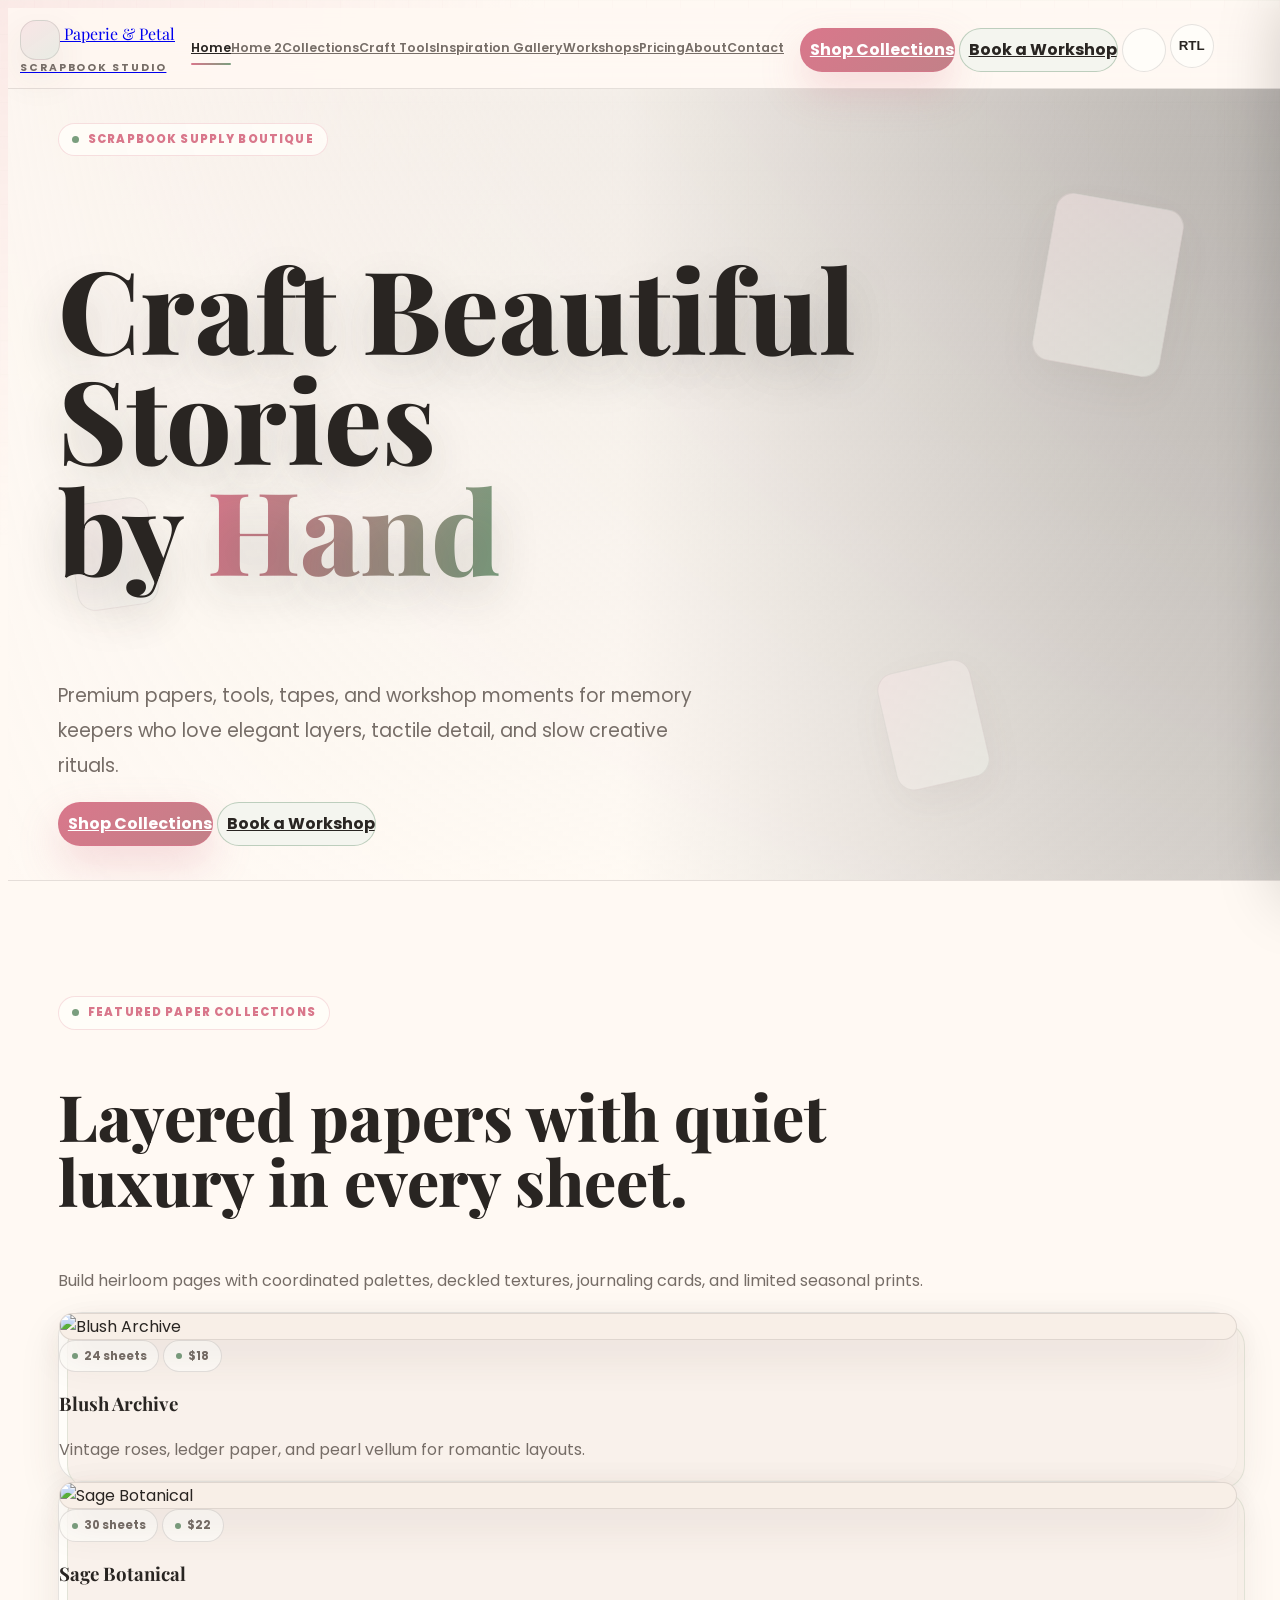
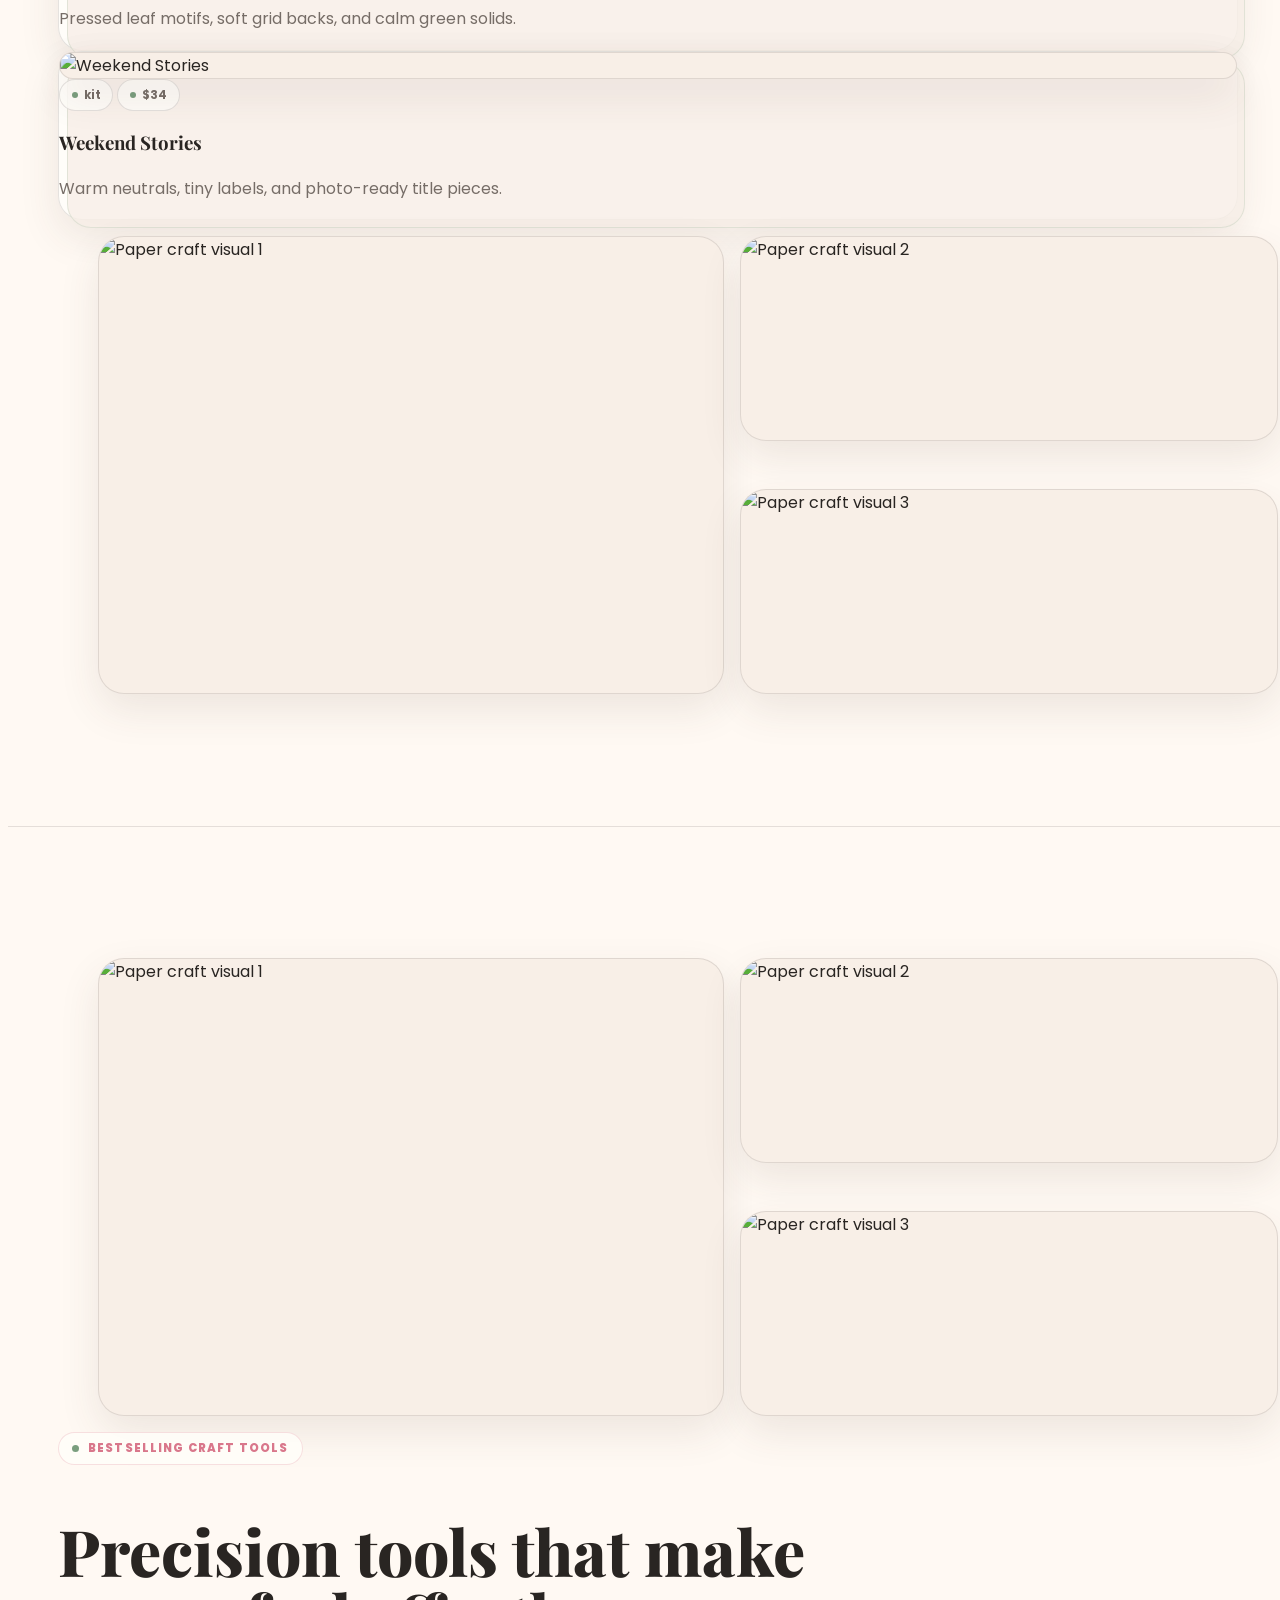
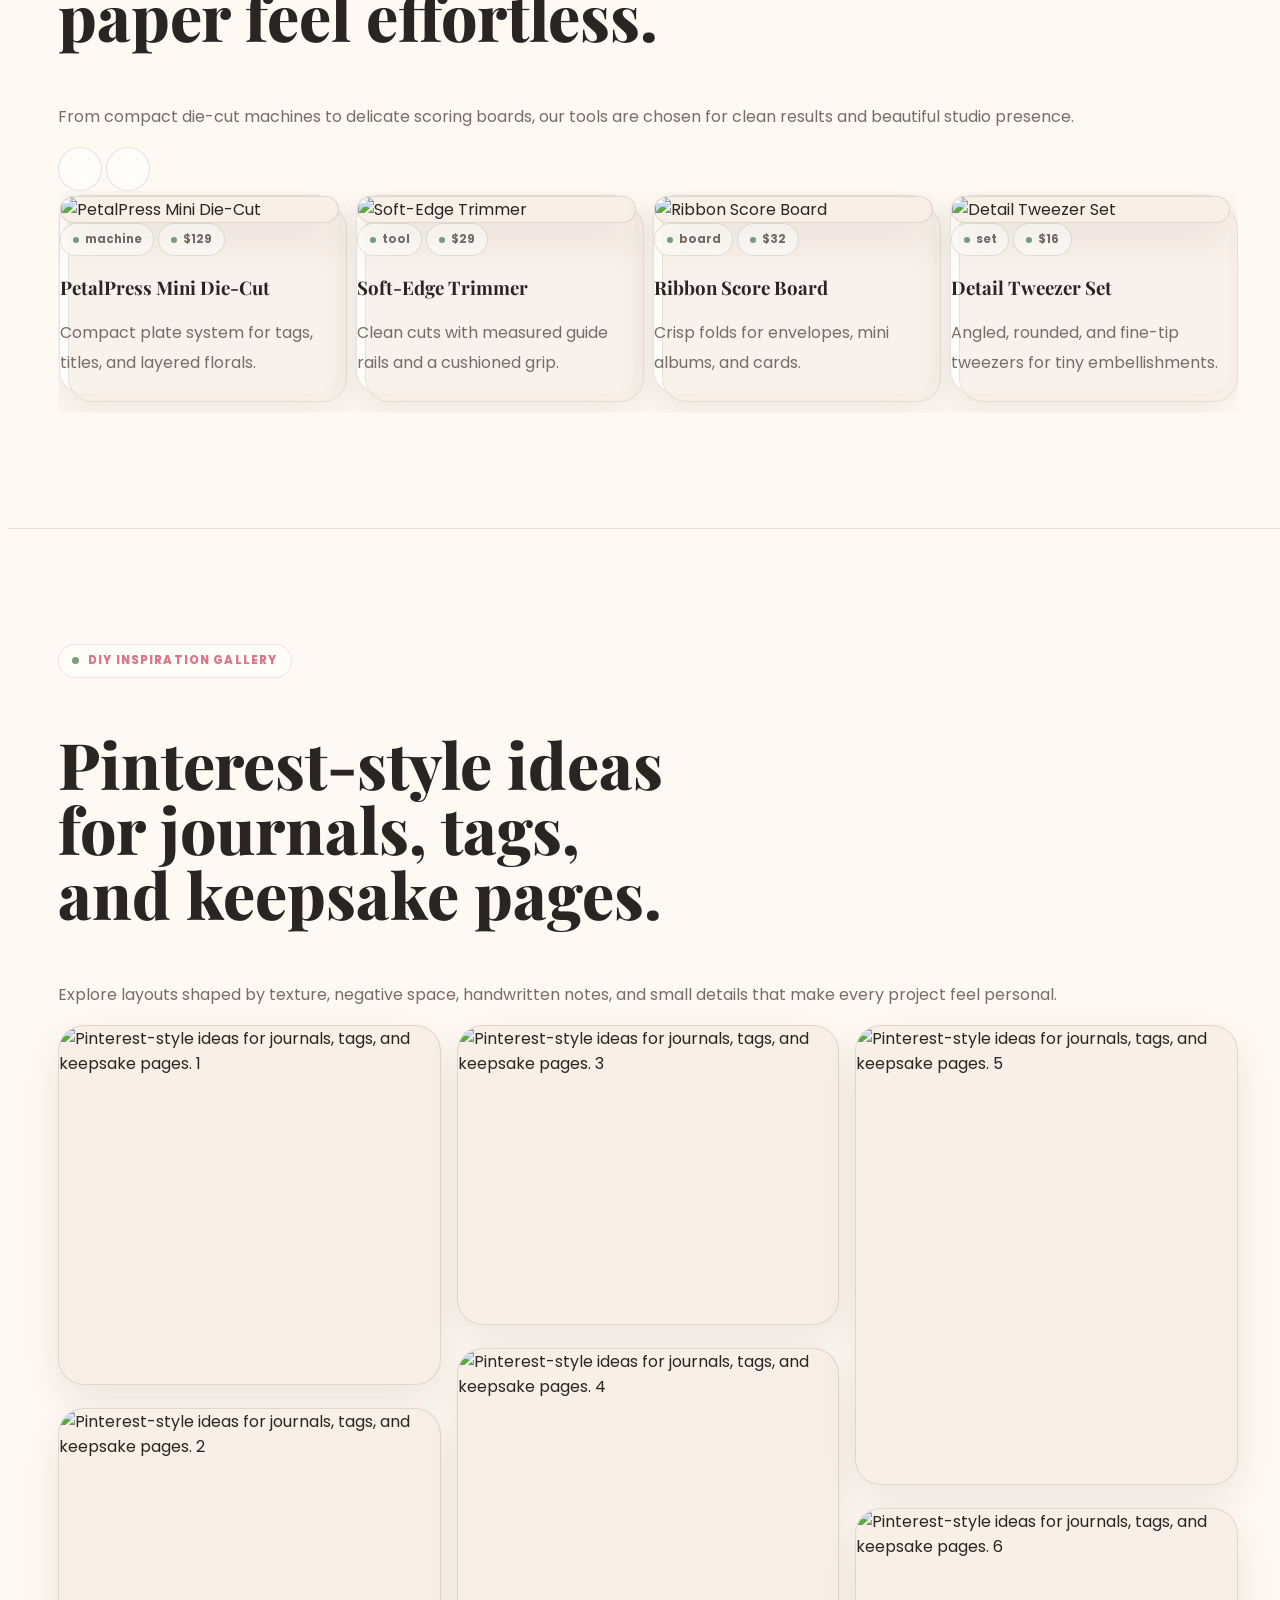
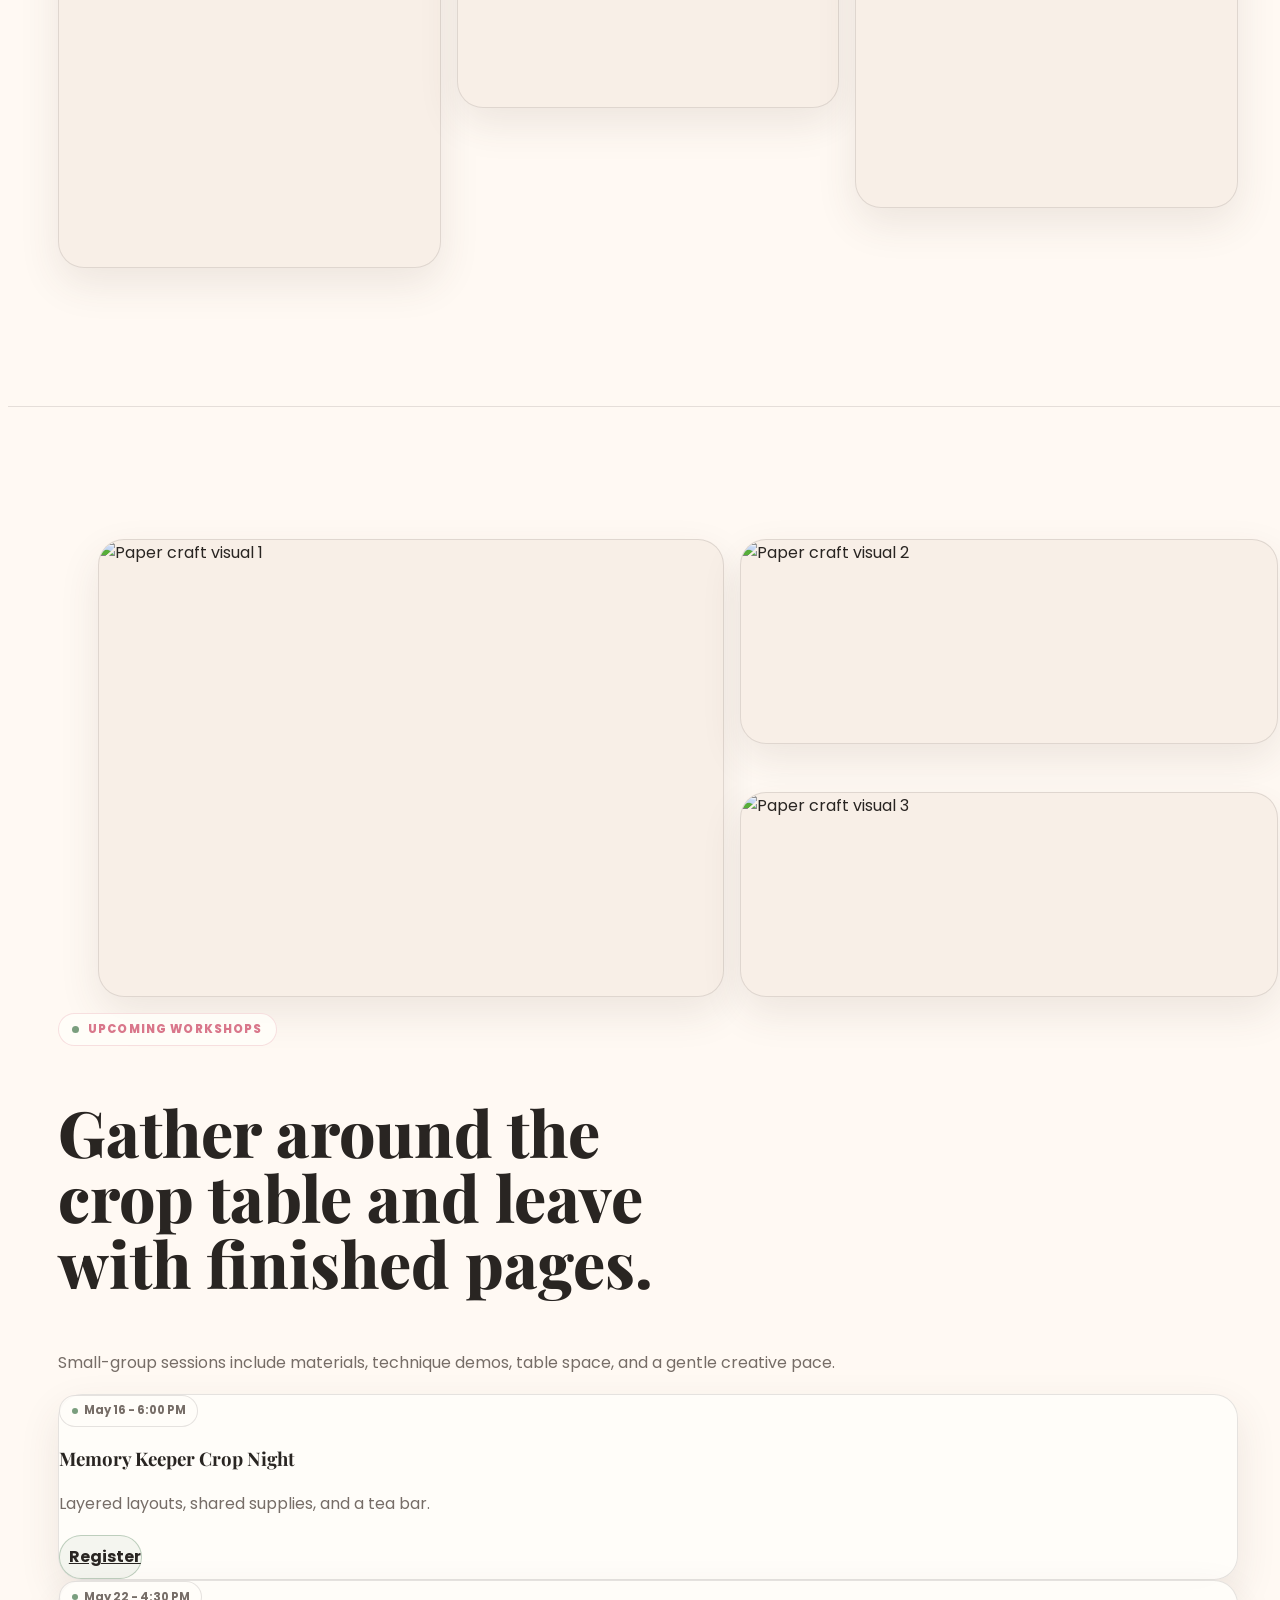
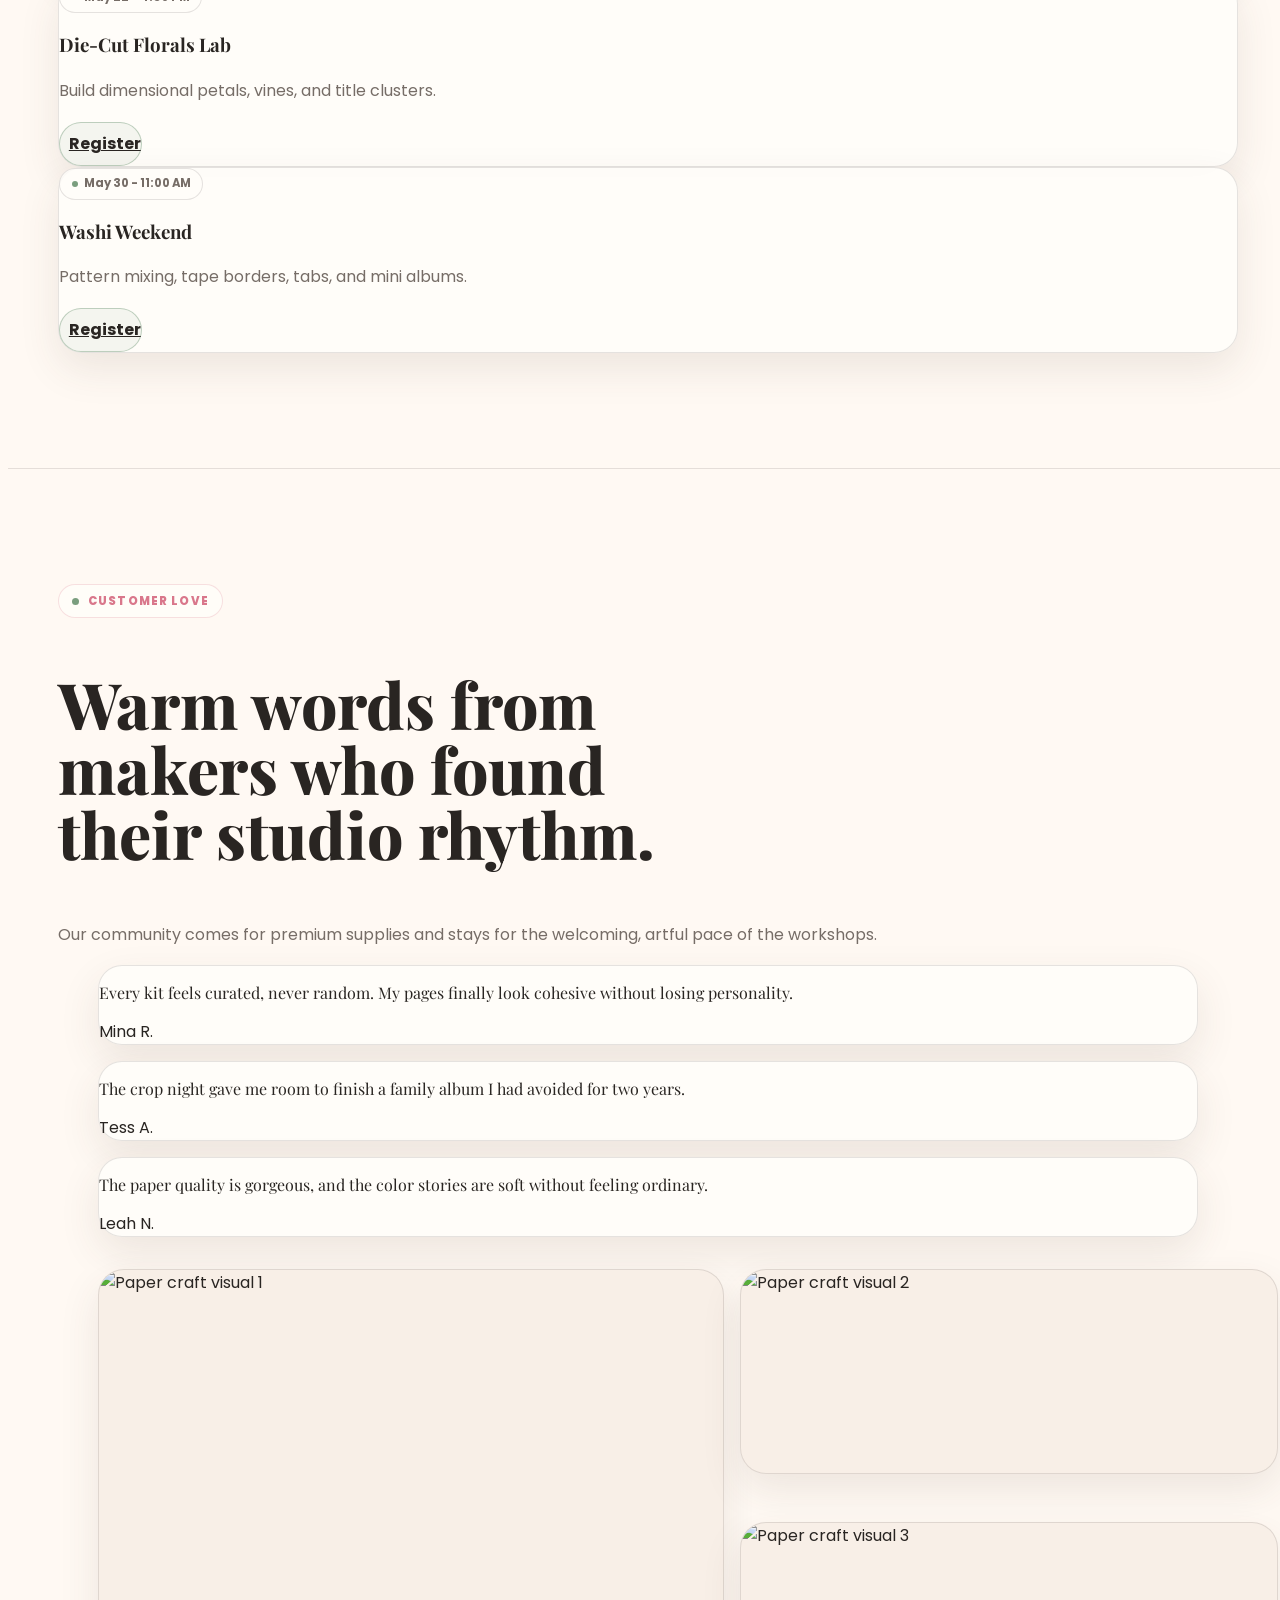
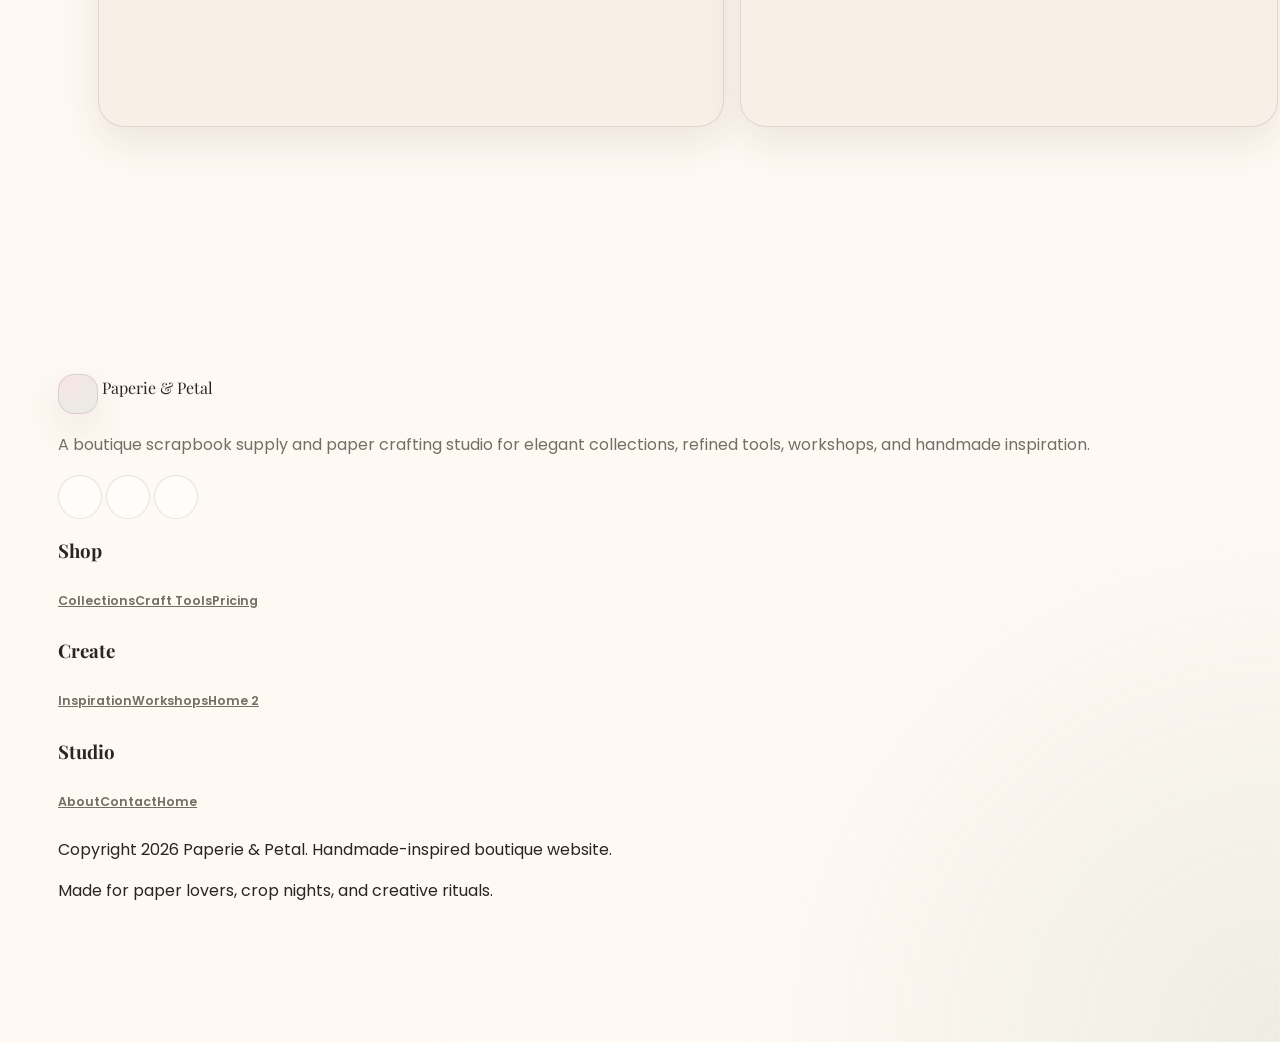
==== index.html @ da8de027 "first commit" ====
<!DOCTYPE html>
<html lang="en">
<head>
  <meta charset="UTF-8" />
  <meta name="viewport" content="width=device-width, initial-scale=1.0" />
  <meta name="description" content="Paperie & Petal is a premium scrapbook supply and paper crafting boutique for collections, tools, workshops, and creative inspiration." />
  <title>Paperie & Petal | Scrapbook Supply & Paper Crafting Store</title>
  <script>
    (function () {
      const theme = localStorage.getItem("paperie-theme");
      const rtl = localStorage.getItem("paperie-rtl") === "true";
      if (theme === "dark") document.documentElement.classList.add("dark");
      if (rtl) document.documentElement.setAttribute("dir", "rtl");
    })();
  </script>
  <link rel="preconnect" href="https://fonts.googleapis.com" />
  <link rel="preconnect" href="https://fonts.gstatic.com" crossorigin />
  <link href="https://fonts.googleapis.com/css2?family=Playfair+Display:wght@600;700;800&family=Poppins:wght@400;500;600;700&display=swap" rel="stylesheet" />
  <script>
    window.tailwind = window.tailwind || {};
    window.tailwind.config = {
        darkMode: "class",
        theme: {
          extend: {
            fontFamily: {
              display: ["Playfair Display", "serif"],
              sans: ["Poppins", "sans-serif"]
            },
            colors: {
              rose: "#D9778B",
              sage: "#7A9E7E"
            }
          }
        }
    };
  </script>
  <script src="https://cdn.tailwindcss.com"></script>
  <link rel="stylesheet" href="assets/css/styles.css" />
</head>
<body data-page="home">
  <div id="site-header"></div>
  <main id="app"></main>
  <div id="site-footer"></div>
  <div id="lightbox" class="lightbox" aria-hidden="true">
    <button class="lightbox-close" type="button" aria-label="Close gallery preview">&times;</button>
    <img src="" alt="Expanded craft gallery preview" />
  </div>
  <script src="https://unpkg.com/lucide@latest/dist/umd/lucide.min.js"></script>
  <script src="assets/js/site.js"></script>
</body>
</html>
---- assets/css/styles.css ----
:root {
  --brand-rose: #d9778b;
  --brand-sage: #7a9e7e;
  --cream: #fff9f3;
  --paper: #fffdf9;
  --paper-soft: #f8efe7;
  --ink: #292522;
  --muted: #766d67;
  --line: rgba(41, 37, 34, 0.12);
  --shadow: 0 24px 70px rgba(82, 60, 52, 0.14);
  --shadow-soft: 0 16px 40px rgba(82, 60, 52, 0.1);
  color-scheme: light;
}

.dark {
  --cream: #171514;
  --paper: #211f1d;
  --paper-soft: #2a2725;
  --ink: #fff6ee;
  --muted: #cabdb3;
  --line: rgba(255, 246, 238, 0.14);
  --shadow: 0 28px 80px rgba(0, 0, 0, 0.38);
  --shadow-soft: 0 18px 48px rgba(0, 0, 0, 0.32);
  color-scheme: dark;
}

* {
  box-sizing: border-box;
}

html {
  max-width: 100%;
  overflow-x: hidden;
  scroll-behavior: smooth;
}

body {
  width: 100%;
  max-width: 100%;
  min-width: 320px;
  overflow-x: hidden;
  background:
    radial-gradient(circle at top left, rgba(217, 119, 139, 0.12), transparent 34rem),
    radial-gradient(circle at bottom right, rgba(122, 158, 126, 0.13), transparent 34rem),
    var(--cream);
  color: var(--ink);
  font-family: "Poppins", sans-serif;
  letter-spacing: 0;
}

body::before {
  pointer-events: none;
  position: fixed;
  inset: 0;
  z-index: -1;
  content: "";
  opacity: 0.48;
  background-image:
    linear-gradient(90deg, rgba(217, 119, 139, 0.035) 1px, transparent 1px),
    linear-gradient(rgba(122, 158, 126, 0.035) 1px, transparent 1px);
  background-size: 34px 34px;
  mask-image: linear-gradient(to bottom, black, transparent 84%);
}

img,
svg,
video {
  display: block;
  max-width: 100%;
}

button,
a,
input,
textarea,
select {
  -webkit-tap-highlight-color: transparent;
}

::selection {
  background: rgba(217, 119, 139, 0.22);
}

.font-display {
  font-family: "Playfair Display", serif;
}

.site-shell {
  width: calc(100% - 32px);
  max-width: 1180px;
  margin-inline: auto;
}

.site-header-inner {
  display: flex;
  width: calc(100% - 24px);
  max-width: 1420px;
  height: 5rem;
  align-items: center;
  gap: 1rem;
  margin-inline: auto;
  min-width: 0;
}

.site-header {
  position: sticky;
  top: 0;
  z-index: 50;
  border-bottom: 1px solid var(--line);
  background: color-mix(in srgb, var(--cream) 86%, transparent);
  backdrop-filter: blur(20px);
}

.nav-link {
  position: relative;
  display: inline-flex;
  align-items: center;
  min-height: 38px;
  color: var(--muted);
  font-size: 0.78rem;
  font-weight: 600;
  white-space: nowrap;
  transition: color 180ms ease;
}

.nav-link::after {
  position: absolute;
  right: 0;
  bottom: 2px;
  left: 0;
  height: 2px;
  border-radius: 999px;
  content: "";
  transform: scaleX(0);
  transform-origin: center;
  background: linear-gradient(90deg, var(--brand-rose), var(--brand-sage));
  transition: transform 180ms ease;
}

.nav-link:hover,
.nav-link.active {
  color: var(--ink);
}

.nav-link:hover::after,
.nav-link.active::after {
  transform: scaleX(1);
}

.brand-mark {
  display: inline-grid;
  width: 40px;
  height: 40px;
  place-items: center;
  border: 1px solid var(--line);
  border-radius: 16px;
  background:
    linear-gradient(145deg, rgba(217, 119, 139, 0.18), rgba(122, 158, 126, 0.17)),
    var(--paper);
  box-shadow: var(--shadow-soft);
  color: var(--brand-rose);
}

.brand-subtitle {
  display: block;
  color: var(--muted);
  font-size: 0.66rem;
  font-weight: 700;
  letter-spacing: 0.18em;
  text-transform: uppercase;
}

.btn-primary,
.btn-secondary,
.btn-ghost,
.icon-btn {
  display: inline-flex;
  align-items: center;
  justify-content: center;
  gap: 0.55rem;
  border-radius: 999px;
  min-height: 44px;
  font-weight: 700;
  line-height: 1;
  max-width: 100%;
  min-width: 0;
  text-align: center;
  white-space: normal;
  transition:
    transform 180ms ease,
    box-shadow 180ms ease,
    border-color 180ms ease,
    background 180ms ease;
}

.btn-primary {
  border: 1px solid rgba(217, 119, 139, 0.62);
  background: linear-gradient(135deg, var(--brand-rose), color-mix(in srgb, var(--brand-rose) 76%, var(--brand-sage)));
  color: white;
  box-shadow: 0 18px 40px rgba(217, 119, 139, 0.25);
}

.btn-secondary {
  border: 1px solid rgba(122, 158, 126, 0.45);
  background: color-mix(in srgb, var(--paper) 92%, var(--brand-sage));
  color: var(--ink);
}

.btn-ghost {
  border: 1px solid var(--line);
  background: color-mix(in srgb, var(--paper) 82%, transparent);
  color: var(--ink);
}

.icon-btn {
  width: 44px;
  padding: 0;
  border: 1px solid var(--line);
  background: var(--paper);
  color: var(--ink);
}

.btn-primary:hover,
.btn-secondary:hover,
.btn-ghost:hover,
.icon-btn:hover {
  transform: translateY(-2px);
  box-shadow: var(--shadow-soft);
}

.hero-section {
  position: relative;
  min-height: clamp(700px, 88vh, 940px);
  display: grid;
  align-items: center;
  overflow: hidden;
  border-bottom: 1px solid var(--line);
  isolation: isolate;
}

.hero-bg {
  position: absolute;
  inset: 0;
  z-index: -3;
  background-position: center;
  background-size: cover;
  transform: scale(1.02);
}

.hero-section::before {
  position: absolute;
  inset: 0;
  z-index: -2;
  content: "";
  background:
    linear-gradient(90deg, color-mix(in srgb, var(--cream) 92%, transparent), color-mix(in srgb, var(--cream) 58%, transparent) 48%, rgba(0, 0, 0, 0.16)),
    linear-gradient(180deg, rgba(0, 0, 0, 0.1), color-mix(in srgb, var(--cream) 76%, transparent));
}

.dark .hero-section::before {
  background:
    linear-gradient(90deg, rgba(23, 21, 20, 0.92), rgba(23, 21, 20, 0.64) 48%, rgba(23, 21, 20, 0.18)),
    linear-gradient(180deg, rgba(0, 0, 0, 0.1), rgba(23, 21, 20, 0.82));
}

.hero-title {
  max-width: 820px;
  font-family: "Playfair Display", serif;
  font-size: clamp(3.1rem, 9vw, 7.35rem);
  font-weight: 800;
  line-height: 0.96;
  letter-spacing: 0;
  text-wrap: balance;
  overflow-wrap: anywhere;
  text-shadow: 0 18px 46px rgba(41, 37, 34, 0.18);
}

.hero-copy {
  max-width: 670px;
  color: var(--muted);
  font-size: clamp(1rem, 2vw, 1.18rem);
  line-height: 1.85;
}

.gradient-text {
  background: linear-gradient(100deg, var(--brand-rose), var(--brand-sage));
  background-clip: text;
  -webkit-background-clip: text;
  color: transparent;
}

.eyebrow {
  display: inline-flex;
  align-items: center;
  gap: 0.55rem;
  width: fit-content;
  border: 1px solid rgba(217, 119, 139, 0.22);
  border-radius: 999px;
  padding: 0.45rem 0.82rem;
  background: color-mix(in srgb, var(--paper) 88%, transparent);
  color: var(--brand-rose);
  font-size: 0.72rem;
  font-weight: 800;
  letter-spacing: 0.1em;
  text-transform: uppercase;
}

.eyebrow::before {
  width: 7px;
  height: 7px;
  border-radius: 999px;
  content: "";
  background: var(--brand-sage);
}

.section {
  position: relative;
  padding-block: clamp(70px, 9vw, 120px);
  overflow: hidden;
}

.section + .section {
  border-top: 1px solid var(--line);
}

.section-title {
  max-width: 820px;
  font-family: "Playfair Display", serif;
  font-size: clamp(2.1rem, 5vw, 4.6rem);
  font-weight: 800;
  line-height: 1.02;
  letter-spacing: 0;
  text-wrap: balance;
  overflow-wrap: anywhere;
}

.section-copy {
  color: var(--muted);
  line-height: 1.85;
}

.paper-card,
.product-card,
.event-card,
.testimonial-card,
.price-card {
  position: relative;
  border: 1px solid var(--line);
  border-radius: 24px;
  background: color-mix(in srgb, var(--paper) 94%, transparent);
  box-shadow: var(--shadow-soft);
  transition:
    transform 220ms ease,
    box-shadow 220ms ease,
    border-color 220ms ease;
}

.section,
.site-shell,
.paper-card,
.product-card,
.event-card,
.testimonial-card,
.price-card,
.image-frame,
.image-stack,
.slider-row,
.comparison-table {
  min-width: 0;
}

.paper-card::before,
.product-card::before,
.price-card::before {
  position: absolute;
  inset: 9px -8px -9px 8px;
  z-index: -1;
  border: 1px solid rgba(122, 158, 126, 0.18);
  border-radius: inherit;
  content: "";
  background: color-mix(in srgb, var(--paper-soft) 78%, transparent);
}

.product-card:hover,
.event-card:hover,
.testimonial-card:hover,
.price-card:hover,
.paper-card:hover {
  transform: translateY(-6px);
  border-color: rgba(217, 119, 139, 0.32);
  box-shadow: var(--shadow);
}

.image-frame {
  position: relative;
  overflow: hidden;
  width: 100%;
  max-width: 100%;
  border: 1px solid var(--line);
  border-radius: 26px;
  background: var(--paper-soft);
  box-shadow: var(--shadow-soft);
}

.image-frame img {
  width: 100%;
  height: 100%;
  object-fit: cover;
  transition: transform 600ms ease;
}

.image-frame:hover img {
  transform: scale(1.055);
}

.image-stack {
  display: grid;
  width: 100%;
  max-width: 100%;
  min-height: 490px;
  grid-template-columns: 1fr 0.86fr;
  grid-template-rows: 1fr 1fr;
  gap: 1rem;
}

.image-stack .image-frame:first-child {
  grid-row: span 2;
}

.tag-pill {
  display: inline-flex;
  align-items: center;
  gap: 0.4rem;
  border: 1px solid var(--line);
  border-radius: 999px;
  padding: 0.42rem 0.72rem;
  background: color-mix(in srgb, var(--paper) 84%, transparent);
  color: var(--muted);
  font-size: 0.72rem;
  font-weight: 700;
}

.tag-pill::before {
  width: 6px;
  height: 6px;
  border-radius: 999px;
  content: "";
  background: var(--brand-sage);
}

.slider-row {
  display: grid;
  grid-auto-columns: minmax(min(100%, 250px), 342px);
  grid-auto-flow: column;
  gap: 1rem;
  overflow-x: auto;
  padding: 0.25rem 0.25rem 1.15rem;
  scroll-snap-type: x mandatory;
  scrollbar-width: thin;
}

.slider-row > * {
  scroll-snap-align: start;
}

.masonry {
  columns: 3 250px;
  column-gap: 1rem;
}

.masonry-item {
  display: inline-block;
  width: 100%;
  margin: 0 0 1rem;
  break-inside: avoid;
}

.gallery-overlay {
  position: absolute;
  inset: auto 0 0;
  padding: 1.2rem;
  background: linear-gradient(180deg, transparent, rgba(0, 0, 0, 0.62));
  color: white;
  transform: translateY(20%);
  opacity: 0;
  transition:
    transform 220ms ease,
    opacity 220ms ease;
}

.image-frame:hover .gallery-overlay {
  transform: translateY(0);
  opacity: 1;
}

.calendar-grid {
  display: grid;
  grid-template-columns: repeat(7, minmax(0, 1fr));
  gap: 0.5rem;
}

.calendar-cell {
  min-height: 72px;
  border: 1px solid var(--line);
  border-radius: 18px;
  padding: 0.65rem;
  background: color-mix(in srgb, var(--paper) 88%, transparent);
  color: var(--muted);
  font-size: 0.8rem;
}

.calendar-cell.featured {
  border-color: rgba(217, 119, 139, 0.35);
  background: linear-gradient(140deg, rgba(217, 119, 139, 0.16), rgba(122, 158, 126, 0.12));
  color: var(--ink);
}

.comparison-table {
  overflow: hidden;
  max-width: 100%;
  border: 1px solid var(--line);
  border-radius: 24px;
  background: var(--paper);
  box-shadow: var(--shadow-soft);
}

.comparison-table table {
  width: 100%;
  border-collapse: collapse;
}

.comparison-table th,
.comparison-table td {
  border-bottom: 1px solid var(--line);
  padding: 1rem;
  text-align: left;
  vertical-align: top;
}

[dir="rtl"] .comparison-table th,
[dir="rtl"] .comparison-table td {
  text-align: right;
}

.faq-panel {
  display: grid;
  grid-template-rows: 0fr;
  transition: grid-template-rows 220ms ease;
}

.faq-panel > div {
  overflow: hidden;
}

.faq-item.is-open .faq-panel {
  grid-template-rows: 1fr;
}

.contact-input {
  width: 100%;
  border: 1px solid var(--line);
  border-radius: 18px;
  background: color-mix(in srgb, var(--paper) 88%, transparent);
  padding: 0.95rem 1rem;
  color: var(--ink);
  outline: none;
  transition:
    border-color 160ms ease,
    box-shadow 160ms ease;
}

.contact-input:focus {
  border-color: rgba(217, 119, 139, 0.5);
  box-shadow: 0 0 0 4px rgba(217, 119, 139, 0.12);
}

.mobile-panel {
  position: fixed;
  inset: 0 0 0 auto;
  z-index: 80;
  width: 100%;
  max-width: 390px;
  padding: 1rem;
  background: color-mix(in srgb, var(--cream) 94%, transparent);
  box-shadow: -20px 0 60px rgba(0, 0, 0, 0.18);
  backdrop-filter: blur(22px);
  transform: translateX(105%);
  transition: transform 220ms ease;
}

[dir="rtl"] .mobile-panel {
  inset: 0 auto 0 0;
  transform: translateX(-105%);
  box-shadow: 20px 0 60px rgba(0, 0, 0, 0.18);
}

.mobile-panel.is-open {
  transform: translateX(0);
}

.mobile-scrim {
  position: fixed;
  inset: 0;
  z-index: 70;
  display: none;
  background: rgba(0, 0, 0, 0.36);
}

.mobile-scrim.is-open {
  display: block;
}

.lightbox {
  position: fixed;
  inset: 0;
  z-index: 100;
  display: none;
  align-items: center;
  justify-content: center;
  padding: 1.25rem;
  background: rgba(0, 0, 0, 0.78);
}

.lightbox.is-open {
  display: flex;
}

.lightbox img {
  max-height: min(82vh, 840px);
  width: 100%;
  max-width: 1080px;
  border-radius: 24px;
  object-fit: contain;
  box-shadow: 0 30px 90px rgba(0, 0, 0, 0.55);
}

.lightbox-close {
  position: absolute;
  top: 1rem;
  right: 1rem;
  width: 46px;
  height: 46px;
  border: 1px solid rgba(255, 255, 255, 0.2);
  border-radius: 999px;
  color: white;
  background: rgba(255, 255, 255, 0.1);
  font-size: 2rem;
  line-height: 1;
}

.floating-paper {
  position: absolute;
  z-index: -1;
  width: 130px;
  height: 170px;
  border: 1px solid var(--line);
  border-radius: 18px;
  opacity: 0.5;
  background:
    linear-gradient(135deg, rgba(217, 119, 139, 0.18), rgba(122, 158, 126, 0.12)),
    var(--paper);
  box-shadow: var(--shadow-soft);
  animation: floatPaper 8s ease-in-out infinite;
}

.floating-paper.one {
  top: 14%;
  right: 9%;
  rotate: 10deg;
}

.floating-paper.two {
  bottom: 12%;
  right: 24%;
  width: 95px;
  height: 120px;
  rotate: -13deg;
  animation-delay: -2.4s;
}

.floating-paper.three {
  top: 52%;
  left: 5%;
  width: 82px;
  height: 108px;
  rotate: -8deg;
  animation-delay: -5s;
}

@keyframes floatPaper {
  0%,
  100% {
    transform: translate3d(0, 0, 0);
  }

  50% {
    transform: translate3d(0, -16px, 0);
  }
}

.washi-strip {
  position: absolute;
  top: 18px;
  right: 22px;
  width: 132px;
  height: 32px;
  border-radius: 10px;
  opacity: 0.84;
  background:
    repeating-linear-gradient(135deg, rgba(255, 255, 255, 0.46) 0 8px, transparent 8px 16px),
    linear-gradient(90deg, var(--brand-rose), var(--brand-sage));
  transform: rotate(4deg);
  transition: transform 220ms ease;
}

.paper-card:hover .washi-strip,
.product-card:hover .washi-strip {
  transform: rotate(-2deg) translateY(-2px);
}

.reveal {
  opacity: 0;
  transform: translateY(24px);
  transition:
    opacity 640ms ease,
    transform 640ms ease;
}

.reveal.is-visible {
  opacity: 1;
  transform: translateY(0);
}

@media (prefers-reduced-motion: reduce) {
  *,
  *::before,
  *::after {
    scroll-behavior: auto !important;
    animation-duration: 0.001ms !important;
    animation-iteration-count: 1 !important;
    transition-duration: 0.001ms !important;
  }
}

@media (max-width: 1024px) {
  .desktop-nav,
  .desktop-actions {
    display: none !important;
  }

  .image-stack {
    min-height: 420px;
  }
}

@media (min-width: 1025px) {
  .mobile-menu-button {
    display: none !important;
  }
}

@media (max-width: 760px) {
  .hero-actions,
  .event-card .flex {
    align-items: center;
    justify-content: center !important;
  }

  .event-card .flex {
    flex-direction: column !important;
    text-align: center;
  }

  .hero-actions .btn-primary,
  .hero-actions .btn-secondary,
  .section .btn-primary,
  .section .btn-secondary,
  .section .btn-ghost {
    width: min(100%, 260px) !important;
    min-height: 48px;
    margin-inline: auto;
  }

  .event-card .btn-secondary,
  [data-contact-form] .btn-primary {
    align-self: center;
  }

  .site-shell {
    width: calc(100% - 24px);
    max-width: 1180px;
  }

  .hero-section {
    min-height: 760px;
    align-items: end;
    padding-bottom: 3rem;
  }

  .hero-section::before {
    background:
      linear-gradient(180deg, color-mix(in srgb, var(--cream) 52%, transparent), color-mix(in srgb, var(--cream) 95%, transparent) 62%),
      linear-gradient(90deg, color-mix(in srgb, var(--cream) 72%, transparent), color-mix(in srgb, var(--cream) 72%, transparent));
  }

  .dark .hero-section::before {
    background:
      linear-gradient(180deg, rgba(23, 21, 20, 0.35), rgba(23, 21, 20, 0.94) 62%),
      linear-gradient(90deg, rgba(23, 21, 20, 0.64), rgba(23, 21, 20, 0.64));
  }

  .hero-title {
    font-size: clamp(2.75rem, 13vw, 4.6rem);
    line-height: 1;
  }

  .section-title {
    font-size: clamp(2rem, 8.2vw, 3.35rem);
  }

  .image-stack {
    min-height: 0;
    grid-template-columns: 1fr;
    grid-template-rows: none;
  }

  .image-stack .image-frame,
  .image-stack .image-frame:first-child {
    min-height: 240px;
    grid-row: auto;
  }

  .comparison-table {
    overflow-x: auto;
    -webkit-overflow-scrolling: touch;
  }

  .comparison-table table {
    min-width: 600px;
  }

  .calendar-cell {
    min-height: 56px;
    padding: 0.42rem;
    border-radius: 14px;
    font-size: 0.68rem;
    overflow: hidden;
    overflow-wrap: anywhere;
  }
}

@media (max-width: 420px) {
  .hero-actions .btn-primary,
  .hero-actions .btn-secondary,
  .section .btn-primary,
  .section .btn-secondary,
  .section .btn-ghost {
    width: min(100%, 236px) !important;
  }

  .site-shell,
  .site-header-inner {
    width: calc(100% - 20px);
  }

  .site-header-inner {
    gap: 0.65rem;
  }

  .brand-mark {
    width: 38px;
    height: 38px;
    border-radius: 14px;
  }

  .site-header .font-display {
    font-size: 1rem;
  }

  .brand-subtitle {
    font-size: 0.58rem;
    letter-spacing: 0.08em;
  }

  .hero-section {
    min-height: 700px;
    padding-bottom: 2rem;
  }

  .hero-title {
    font-size: clamp(2.45rem, 12.2vw, 3.05rem);
  }

  .hero-copy {
    font-size: 0.95rem;
    line-height: 1.7;
  }

  .section {
    padding-block: 56px;
  }

  .section-title {
    font-size: clamp(1.82rem, 8.8vw, 2.35rem);
  }

  .slider-row {
    grid-auto-columns: calc(100vw - 44px);
  }

  .calendar-grid {
    gap: 0.32rem;
  }

  .calendar-cell {
    min-height: 50px;
    border-radius: 10px;
    padding: 0.28rem;
    font-size: 0.6rem;
  }

  .comparison-table table {
    min-width: 520px;
  }

  .mobile-panel {
    max-width: 100%;
  }
}
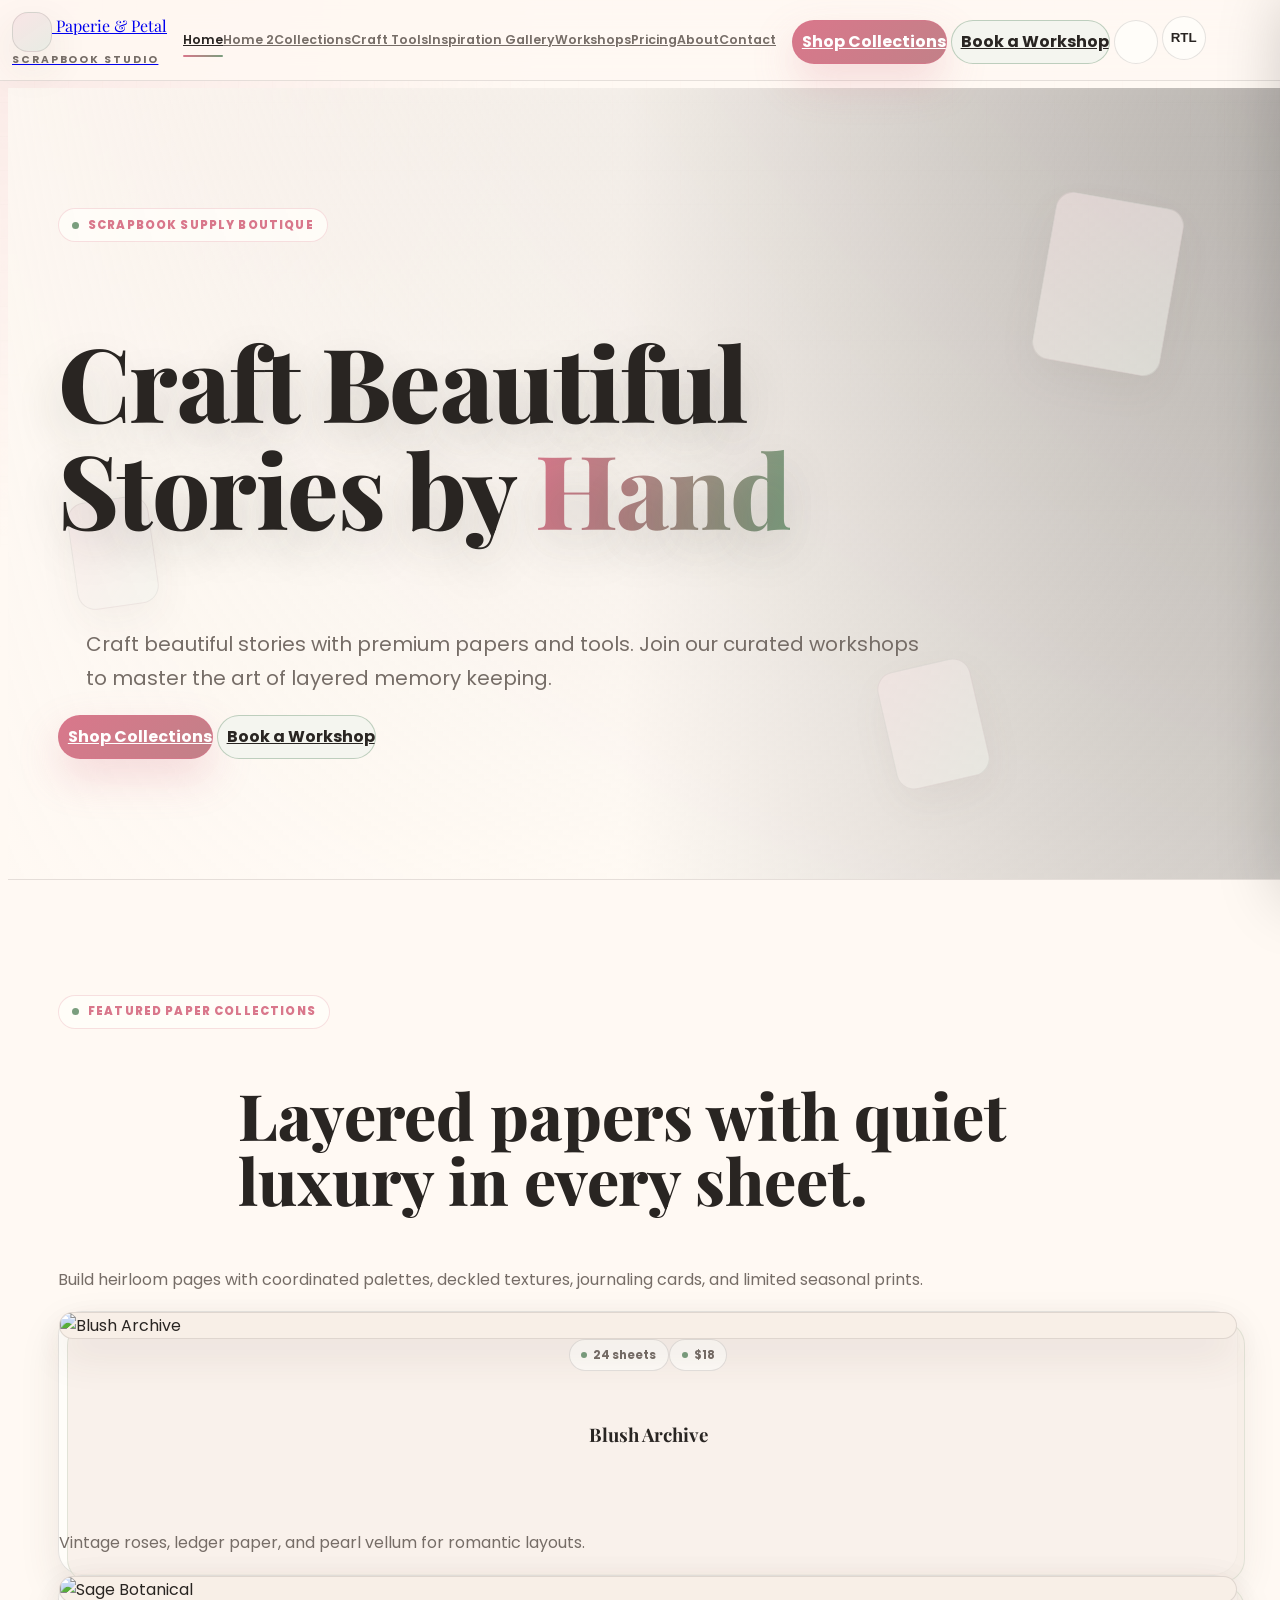
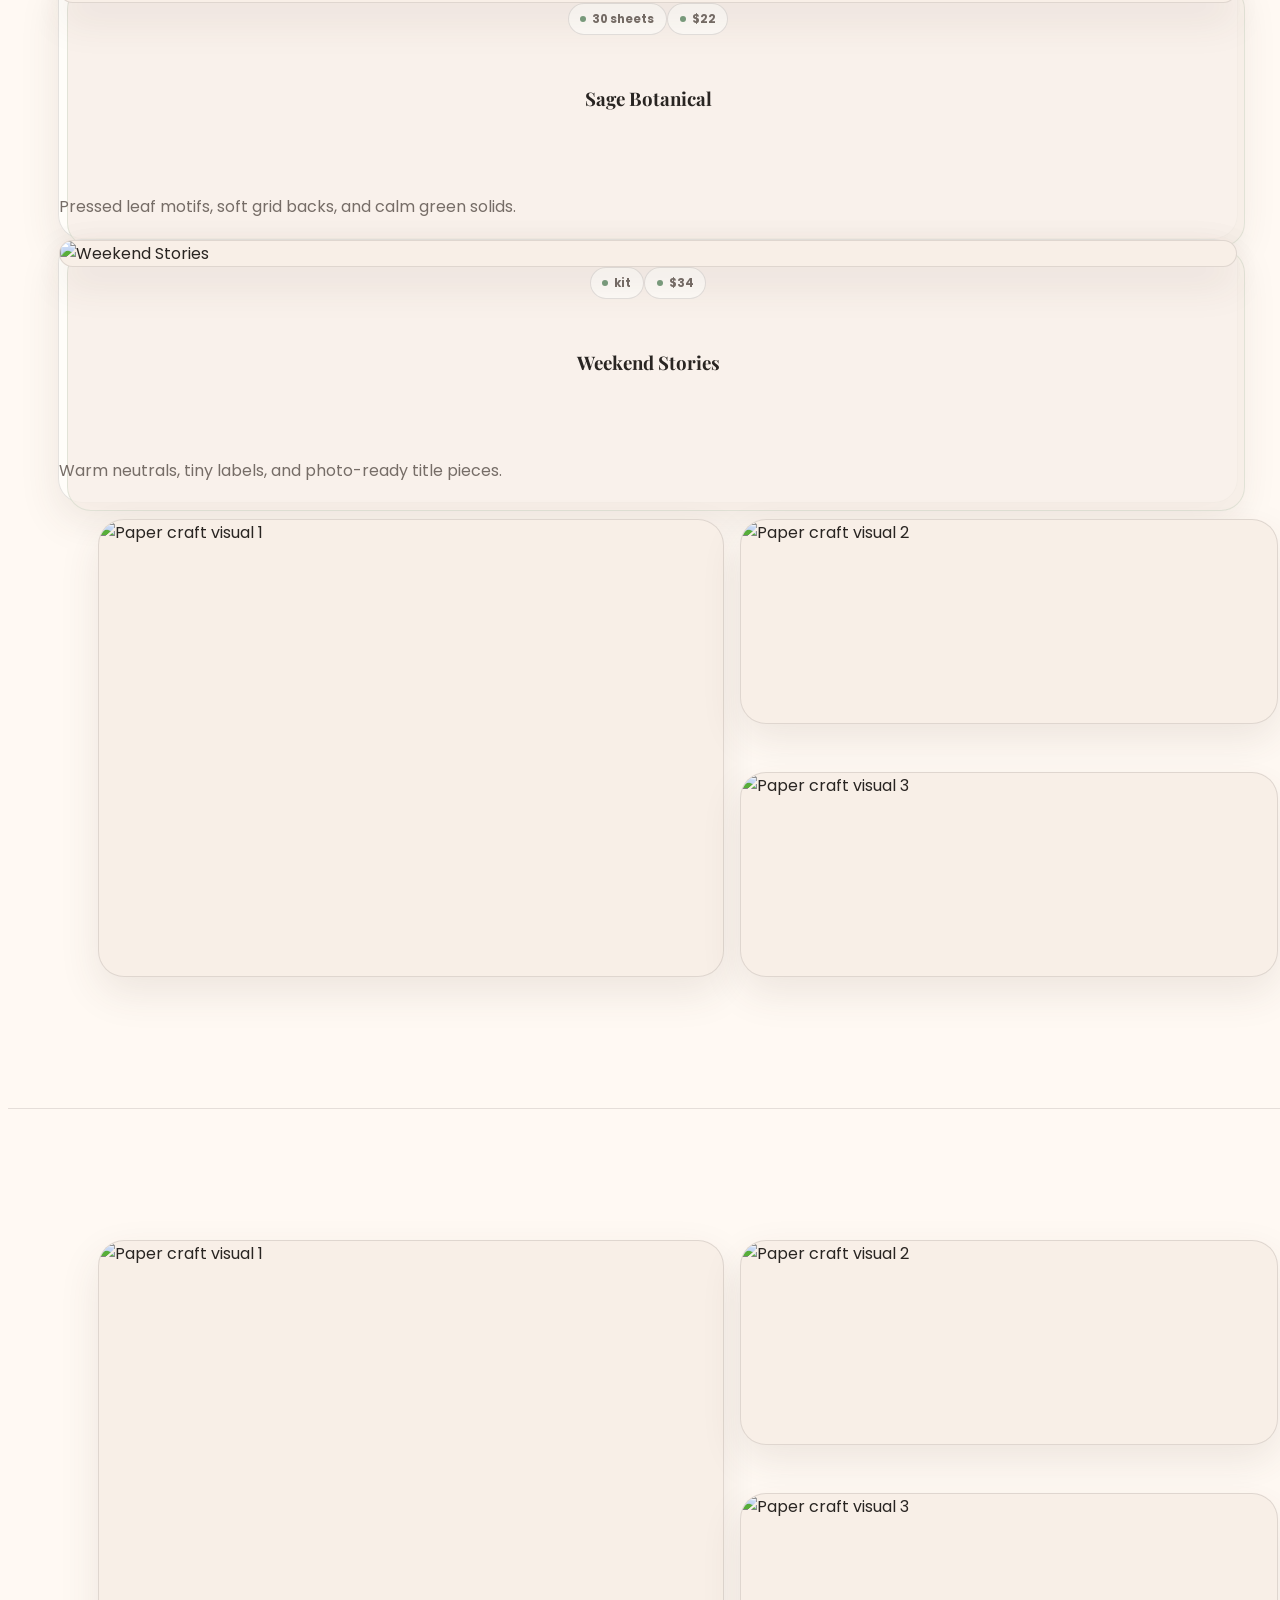
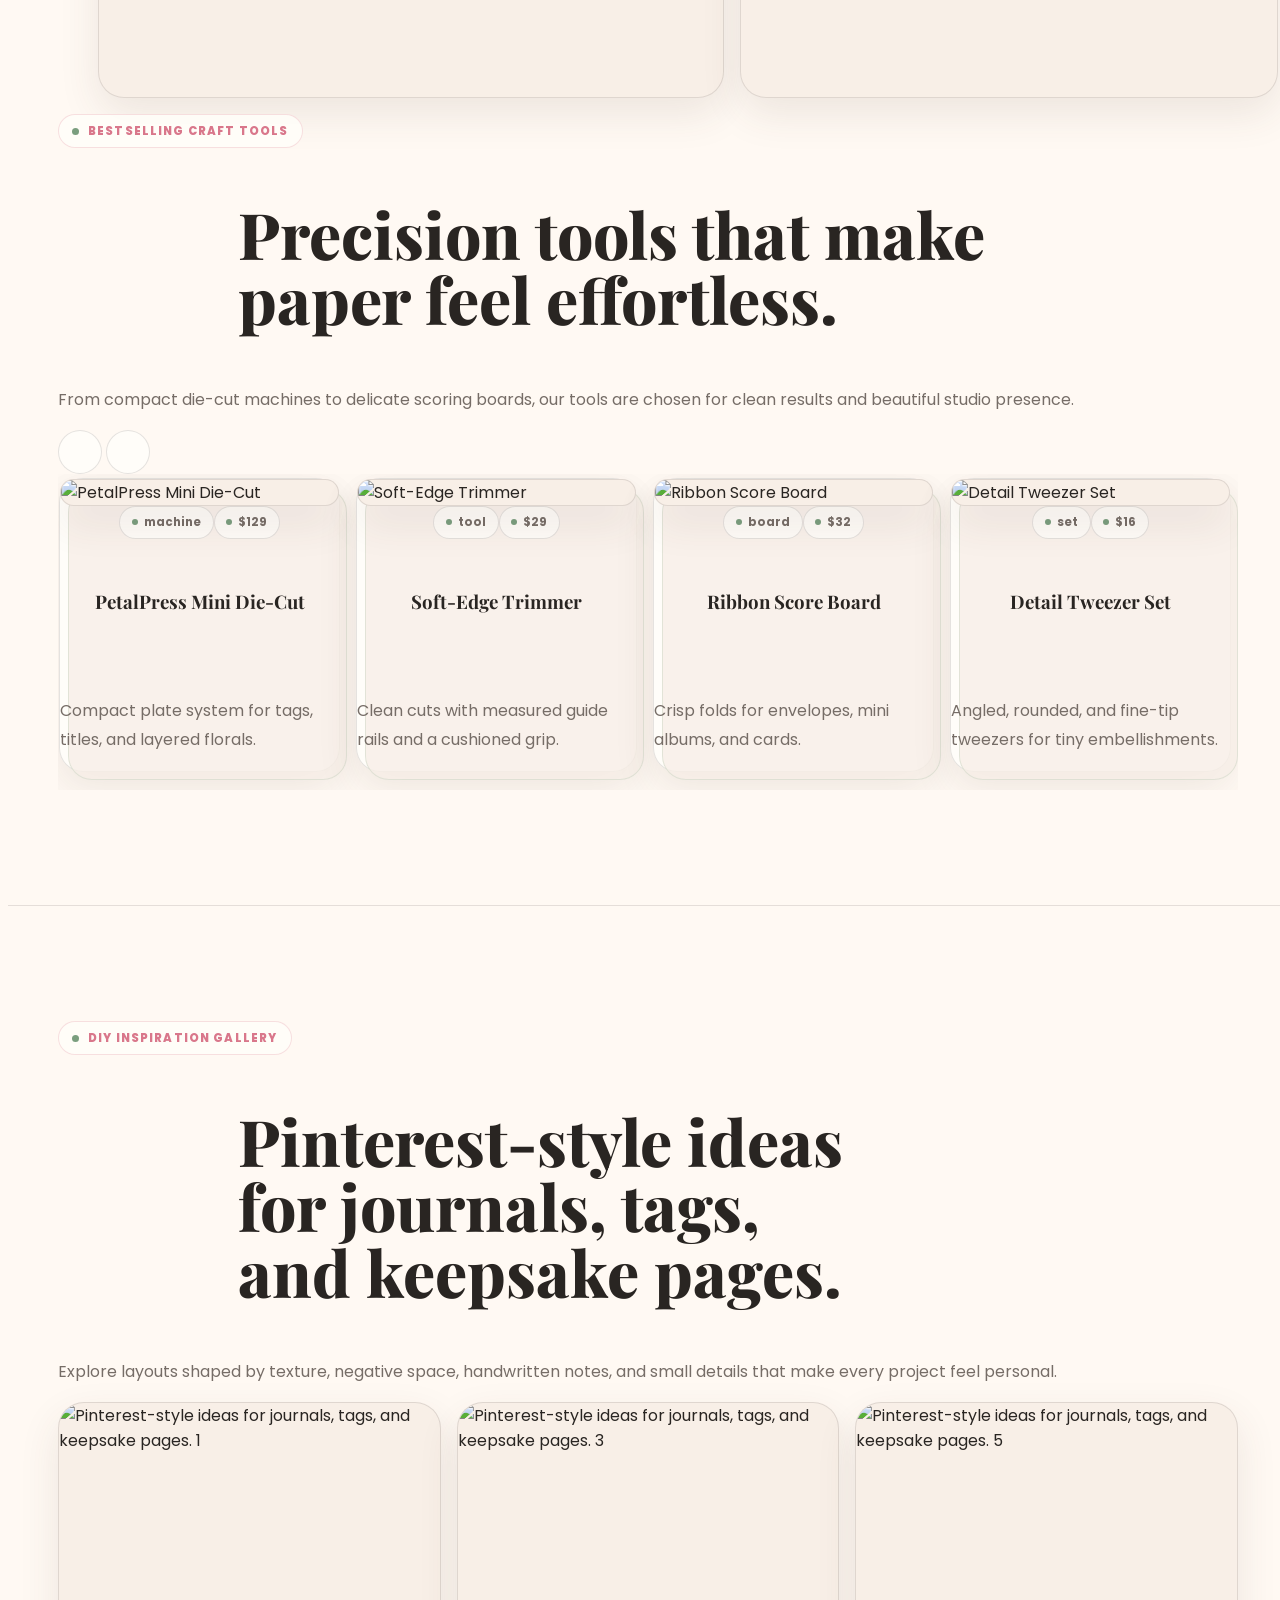
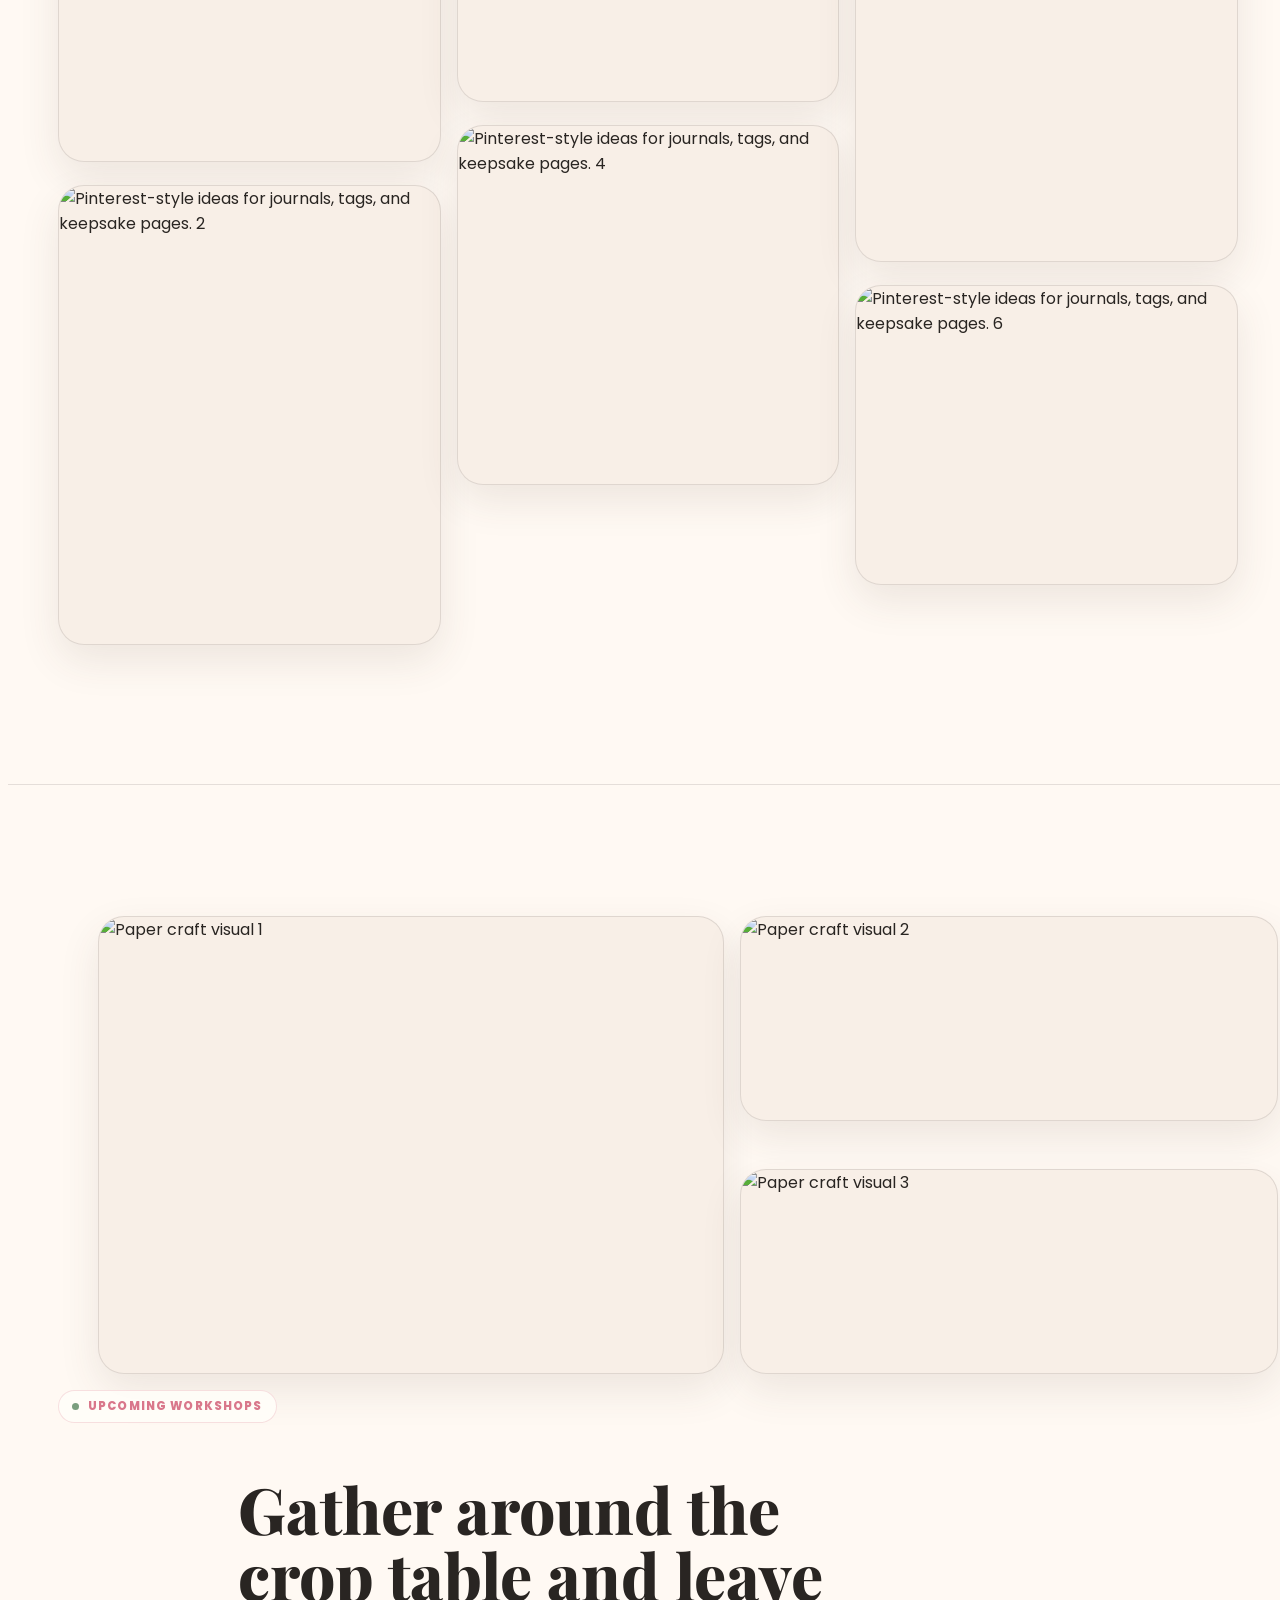
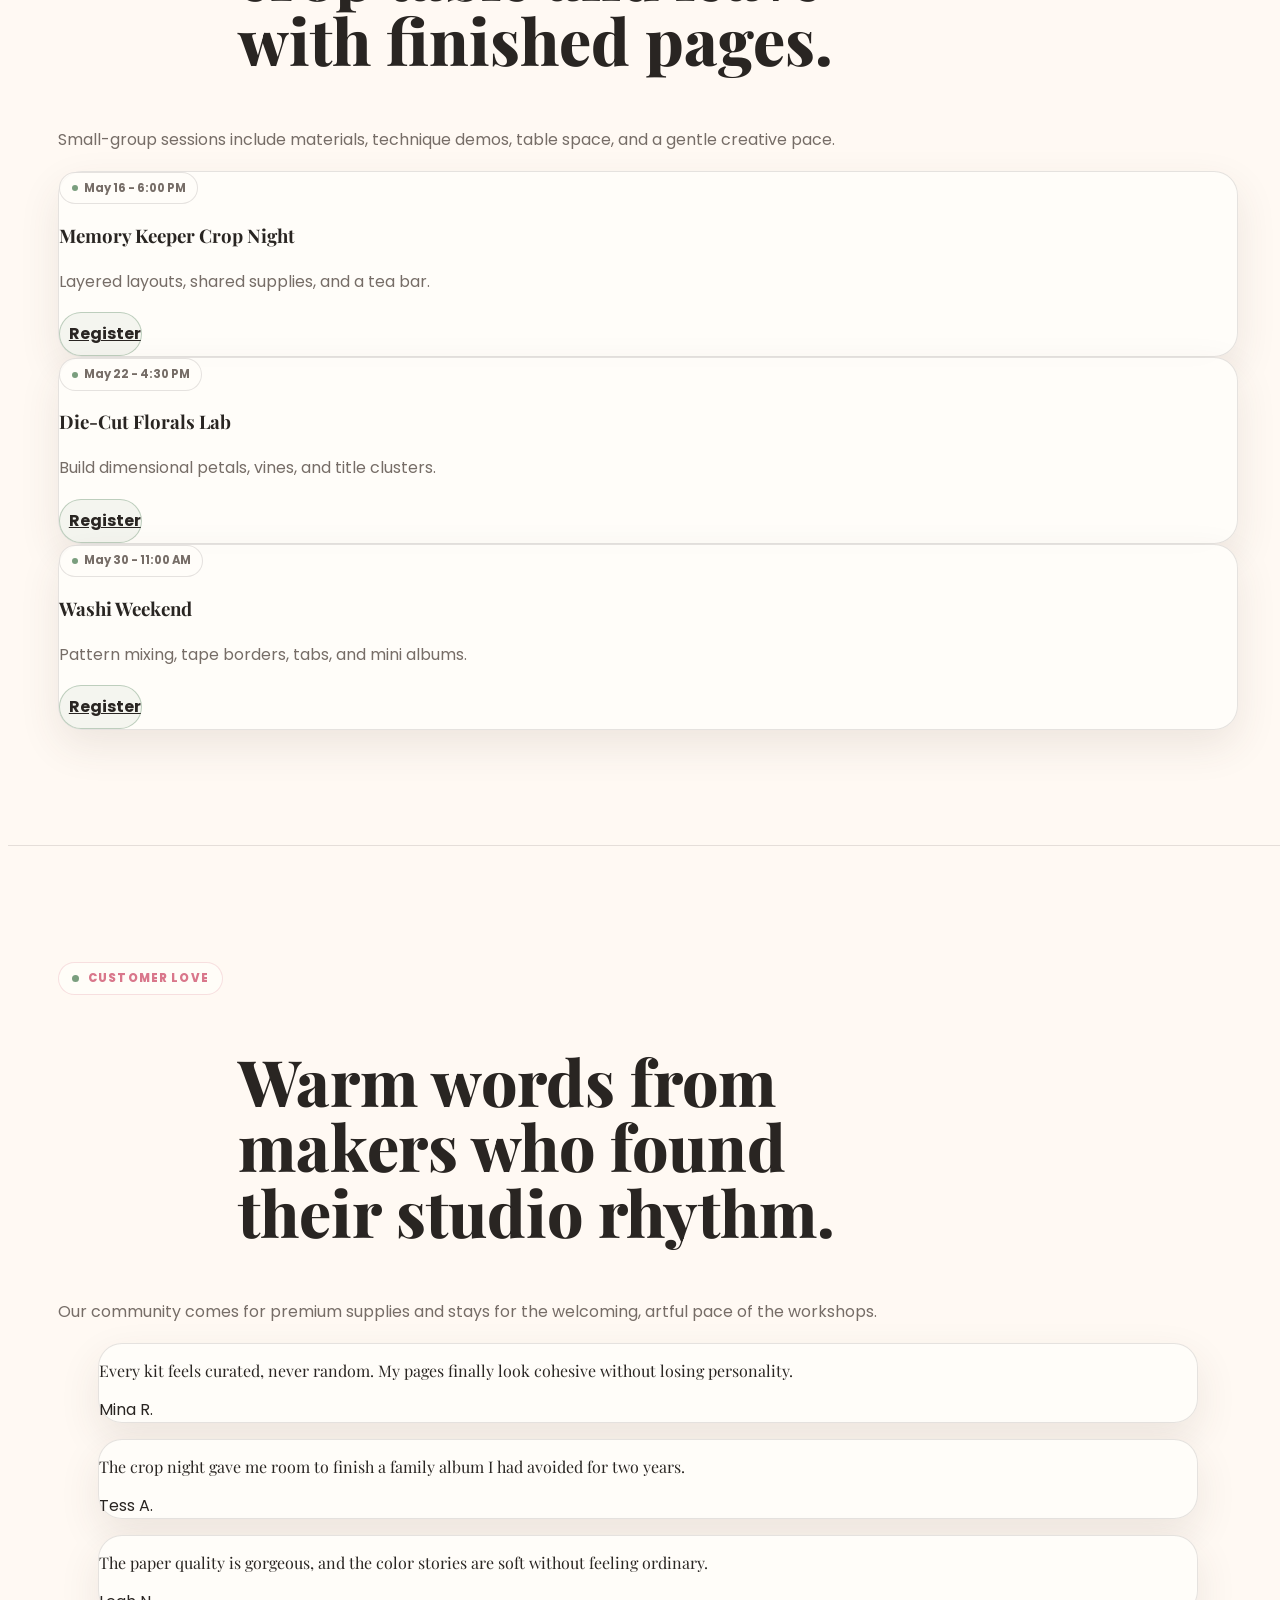
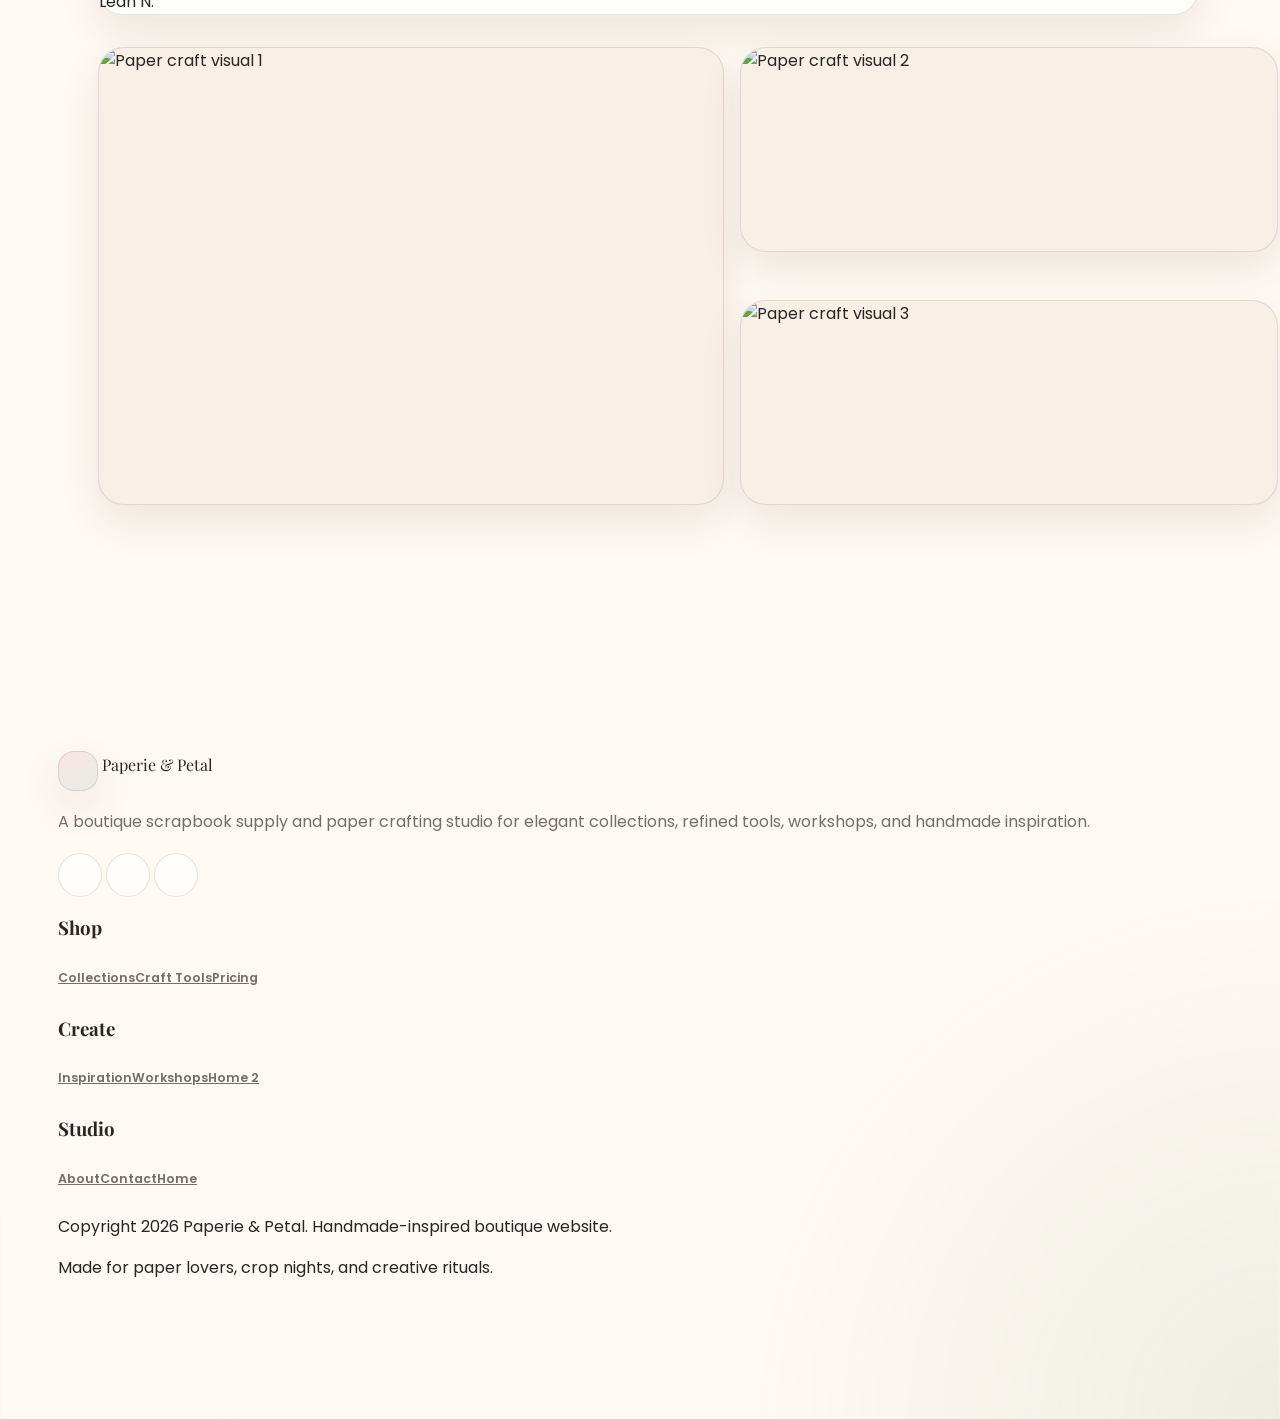
==== commit e9af91cb: "add the favicon" ====
--- a/index.html
+++ b/index.html
@@ -35,6 +35,7 @@
     };
   </script>
   <script src="https://cdn.tailwindcss.com"></script>
+  <link rel="icon" type="image/png" href="assets/images/favicon.png" />
   <link rel="stylesheet" href="assets/css/styles.css" />
 </head>
 <body data-page="home">
--- a/assets/css/styles.css
+++ b/assets/css/styles.css
@@ -39,6 +39,7 @@
   max-width: 100%;
   min-width: 320px;
   overflow-x: hidden;
+  padding-top: 5rem; /* offset for fixed header */
   background:
     radial-gradient(circle at top left, rgba(217, 119, 139, 0.12), transparent 34rem),
     radial-gradient(circle at bottom right, rgba(122, 158, 126, 0.13), transparent 34rem),
@@ -103,8 +104,11 @@
 }
 
 .site-header {
-  position: sticky;
+  position: fixed;
   top: 0;
+  left: 0;
+  right: 0;
+  width: 100%;
   z-index: 50;
   border-bottom: 1px solid var(--line);
   background: color-mix(in srgb, var(--cream) 86%, transparent);
@@ -264,22 +268,24 @@
 }
 
 .hero-title {
-  max-width: 820px;
+  max-width: 1040px;
+  margin-inline: auto;
   font-family: "Playfair Display", serif;
-  font-size: clamp(3.1rem, 9vw, 7.35rem);
+  font-size: clamp(3rem, 8vw, 6.4rem);
   font-weight: 800;
-  line-height: 0.96;
-  letter-spacing: 0;
+  line-height: 1.05;
+  letter-spacing: -0.015em;
   text-wrap: balance;
   overflow-wrap: anywhere;
   text-shadow: 0 18px 46px rgba(41, 37, 34, 0.18);
 }
 
 .hero-copy {
-  max-width: 670px;
+  max-width: 840px;
+  margin-inline: auto;
   color: var(--muted);
-  font-size: clamp(1rem, 2vw, 1.18rem);
-  line-height: 1.85;
+  font-size: clamp(1.05rem, 2vw, 1.25rem);
+  line-height: 1.7;
 }
 
 .gradient-text {
@@ -325,6 +331,7 @@
 
 .section-title {
   max-width: 820px;
+  margin-inline: auto;
   font-family: "Playfair Display", serif;
   font-size: clamp(2.1rem, 5vw, 4.6rem);
   font-weight: 800;
@@ -335,6 +342,7 @@
 }
 
 .section-copy {
+  margin-inline: auto;
   color: var(--muted);
   line-height: 1.85;
 }
@@ -391,6 +399,48 @@
   box-shadow: var(--shadow);
 }
 
+.product-meta {
+  min-height: 4rem;
+  display: flex;
+  align-items: flex-start;
+  justify-content: center;
+}
+
+.product-title {
+  min-height: 5.5rem;
+  display: flex;
+  align-items: flex-start;
+  justify-content: center;
+}
+
+.pricing-badge {
+  min-height: 2.2rem;
+  display: flex;
+  align-items: center;
+  justify-content: center;
+}
+
+.pricing-title {
+  min-height: 4.5rem;
+  display: flex;
+  align-items: center;
+  justify-content: center;
+}
+
+.pricing-price {
+  min-height: 3rem;
+  display: flex;
+  align-items: center;
+  justify-content: center;
+}
+
+.pricing-text {
+  min-height: 4rem;
+  display: flex;
+  align-items: center;
+  justify-content: center;
+}
+
 .image-frame {
   position: relative;
   overflow: hidden;
@@ -516,7 +566,8 @@
 }
 
 .comparison-table {
-  overflow: hidden;
+  overflow-x: auto;
+  -webkit-overflow-scrolling: touch;
   max-width: 100%;
   border: 1px solid var(--line);
   border-radius: 24px;
@@ -533,8 +584,11 @@
 .comparison-table td {
   border-bottom: 1px solid var(--line);
   padding: 1rem;
-  text-align: left;
+  text-align: center;
   vertical-align: top;
+  min-width: 120px;
+  white-space: normal;
+  word-break: break-word;
 }
 
 [dir="rtl"] .comparison-table th,
@@ -751,24 +805,122 @@
   .image-stack {
     min-height: 420px;
   }
+
+  /* ── Hero: center heading, copy & buttons on tablet + mobile ── */
+  .hero-section .reveal {
+    text-align: center !important;
+    align-items: center !important;
+    display: flex !important;
+    flex-direction: column !important;
+    width: 100% !important;
+    max-width: 100% !important;
+    margin-inline: auto !important;
+  }
+
+  .hero-title,
+  .hero-copy {
+    text-align: center !important;
+    max-width: 100% !important;
+  }
+
+  .hero-actions {
+    justify-content: center !important;
+    align-items: center !important;
+    flex-wrap: wrap !important;
+    width: 100% !important;
+  }
+
+  .hero-actions .btn-primary,
+  .hero-actions .btn-secondary {
+    flex: 1 1 auto;
+    min-width: 180px;
+    max-width: 260px;
+    text-align: center;
+    justify-content: center;
+  }
+
+  .hero-section .eyebrow {
+    align-self: center !important;
+    margin-inline: auto !important;
+  }
 }
 
 @media (min-width: 1025px) {
   .mobile-menu-button {
     display: none !important;
   }
+
+  /* ── Hero: restore left-alignment on desktop ── */
+  .hero-section .reveal {
+    text-align: left;
+    align-items: flex-start;
+    max-width: 56rem; /* max-w-4xl */
+    margin-inline: 0;
+  }
+
+  .hero-title,
+  .hero-copy {
+    text-align: left;
+  }
+
+  .hero-actions {
+    justify-content: flex-start !important;
+    align-items: center;
+  }
+
+  .hero-section .eyebrow {
+    align-self: auto;
+    margin-inline: 0;
+  }
+}
+
+
+/* ── Cards grid: center the lone last card when it's orphaned on its row ──
+   Active range: sm:grid-cols-2 is in effect (≥640px) but xl:grid-cols-3 is not yet (≤1279px).
+   :last-child:nth-child(odd) = last item that starts at an odd position = alone on its row.
+── */
+@media (min-width: 640px) and (max-width: 1279px) {
+  .sm\:grid-cols-2 > .product-card:last-child:nth-child(odd) {
+    grid-column: 1 / -1;
+    max-width: calc(50% - 0.625rem);
+    margin-inline: auto;
+    justify-self: center;
+  }
 }
 
 @media (max-width: 760px) {
-  .hero-actions,
-  .event-card .flex {
+  /* ── Hero centering ── */
+  .hero-section {
+    min-height: 760px;
+    align-items: end;
+    padding-bottom: 3rem;
+  }
+
+  .hero-section .reveal {
+    text-align: center;
+    display: flex;
+    flex-direction: column;
+    align-items: center;
+    width: 100%;
+    max-width: 100%;
+  }
+
+  .hero-title,
+  .hero-copy {
+    text-align: center;
+    max-width: 100%;
+  }
+
+  .eyebrow {
+    align-self: center;
+    margin-inline: auto;
+  }
+
+  .hero-actions {
     align-items: center;
     justify-content: center !important;
-  }
-
-  .event-card .flex {
-    flex-direction: column !important;
-    text-align: center;
+    flex-direction: column;
+    width: 100%;
   }
 
   .hero-actions .btn-primary,
@@ -781,20 +933,175 @@
     margin-inline: auto;
   }
 
+  /* ── Section heading centering ── */
+  .section-title,
+  .section-copy {
+    text-align: center;
+  }
+
+  .section .reveal > .eyebrow {
+    margin-inline: auto;
+  }
+
+  /* ── split-section: center both columns when stacked ── */
+  .site-shell.grid > div,
+  .site-shell > .grid > div {
+    text-align: center;
+    display: flex;
+    flex-direction: column;
+    align-items: center;
+    width: 100%;
+  }
+
+  /* ── Ensure all content children take full width inside the flex column ── */
+  .site-shell.grid > div > *,
+  .site-shell > .grid > div > * {
+    width: 100%;
+  }
+
+  /* ── Slider section: keep slider full-width when parent is a flex column ── */
+  .site-shell.grid > div .slider-row,
+  .site-shell > .grid > div .slider-row {
+    width: 100%;
+    align-self: stretch;
+  }
+
+  /* ── Slider nav buttons: keep them left-aligned on mobile ── */
+  .site-shell.grid > div .flex.gap-2,
+  .site-shell > .grid > div .flex.gap-2 {
+    align-self: flex-start;
+    width: auto;
+  }
+
+  /* ── Slider's w-full wrapper: ensure full width ── */
+  .site-shell.grid > div > .w-full,
+  .site-shell > .grid > div > .w-full {
+    width: 100%;
+    align-items: stretch;
+  }
+
+  /* ── Image stack: center when single-column ── */
+  .image-stack {
+    min-height: 0;
+    grid-template-columns: 1fr;
+    grid-template-rows: none;
+    margin-inline: auto;
+  }
+
+  /* ── Comparison table: compact on mobile, scrollable ── */
+  .comparison-table {
+    border-radius: 16px;
+  }
+
+  .comparison-table th,
+  .comparison-table td {
+    padding: 0.65rem 0.75rem;
+    font-size: 0.8rem;
+    min-width: 100px;
+  }
+
+  .comparison-table thead th:first-child,
+  .comparison-table tbody td:first-child {
+    min-width: 110px;
+    font-size: 0.78rem;
+  }
+
+  /* ── Product / paper cards: center inner text ── */
+  .product-card .p-3,
+  .paper-card .p-5,
+  .paper-card .p-6 {
+    text-align: center;
+  }
+
+  .product-card .mb-3.flex {
+    justify-content: center;
+  }
+
+  /* ── Pricing cards: center ── */
+  .price-card {
+    text-align: center;
+    display: flex;
+    flex-direction: column;
+    align-items: center;
+  }
+
+  .price-card ul {
+    text-align: left;
+    width: 100%;
+  }
+
+  .price-card .btn-primary {
+    margin-inline: auto;
+  }
+
+  /* ── Event cards ── */
+  .event-card .flex {
+    flex-direction: column !important;
+    text-align: center;
+    align-items: center;
+    justify-content: center !important;
+  }
+
   .event-card .btn-secondary,
   [data-contact-form] .btn-primary {
     align-self: center;
-  }
-
+    margin-inline: auto;
+  }
+
+  /* ── Testimonial cards: center ── */
+  .testimonial-card {
+    text-align: center;
+  }
+
+  /* ── FAQ buttons: keep left-aligned text on question, but center icon ── */
+  .faq-item .flex.w-full {
+    text-align: left;
+  }
+
+  /* ── Contact form: center submit button ── */
+  [data-contact-form] .btn-primary {
+    width: min(100%, 260px);
+    margin-inline: auto;
+  }
+
+  /* ── Footer: center all columns ── */
+  footer .grid > div {
+    text-align: center;
+    display: flex;
+    flex-direction: column;
+    align-items: center;
+  }
+
+  footer .flex.items-center.gap-3 {
+    justify-content: center;
+  }
+
+  footer .mt-6.flex.gap-2 {
+    justify-content: center;
+  }
+
+  footer .mt-4.grid.gap-3 {
+    align-items: center;
+  }
+
+  footer .nav-link.w-fit {
+    margin-inline: auto;
+  }
+
+  footer .mt-10.flex {
+    text-align: center;
+    align-items: center;
+  }
+
+  /* ── Hide floating decorations on small screens ── */
+  .floating-paper {
+    display: none;
+  }
+
+  /* ── Shell padding ── */
   .site-shell {
     width: calc(100% - 24px);
     max-width: 1180px;
-  }
-
-  .hero-section {
-    min-height: 760px;
-    align-items: end;
-    padding-bottom: 3rem;
   }
 
   .hero-section::before {
